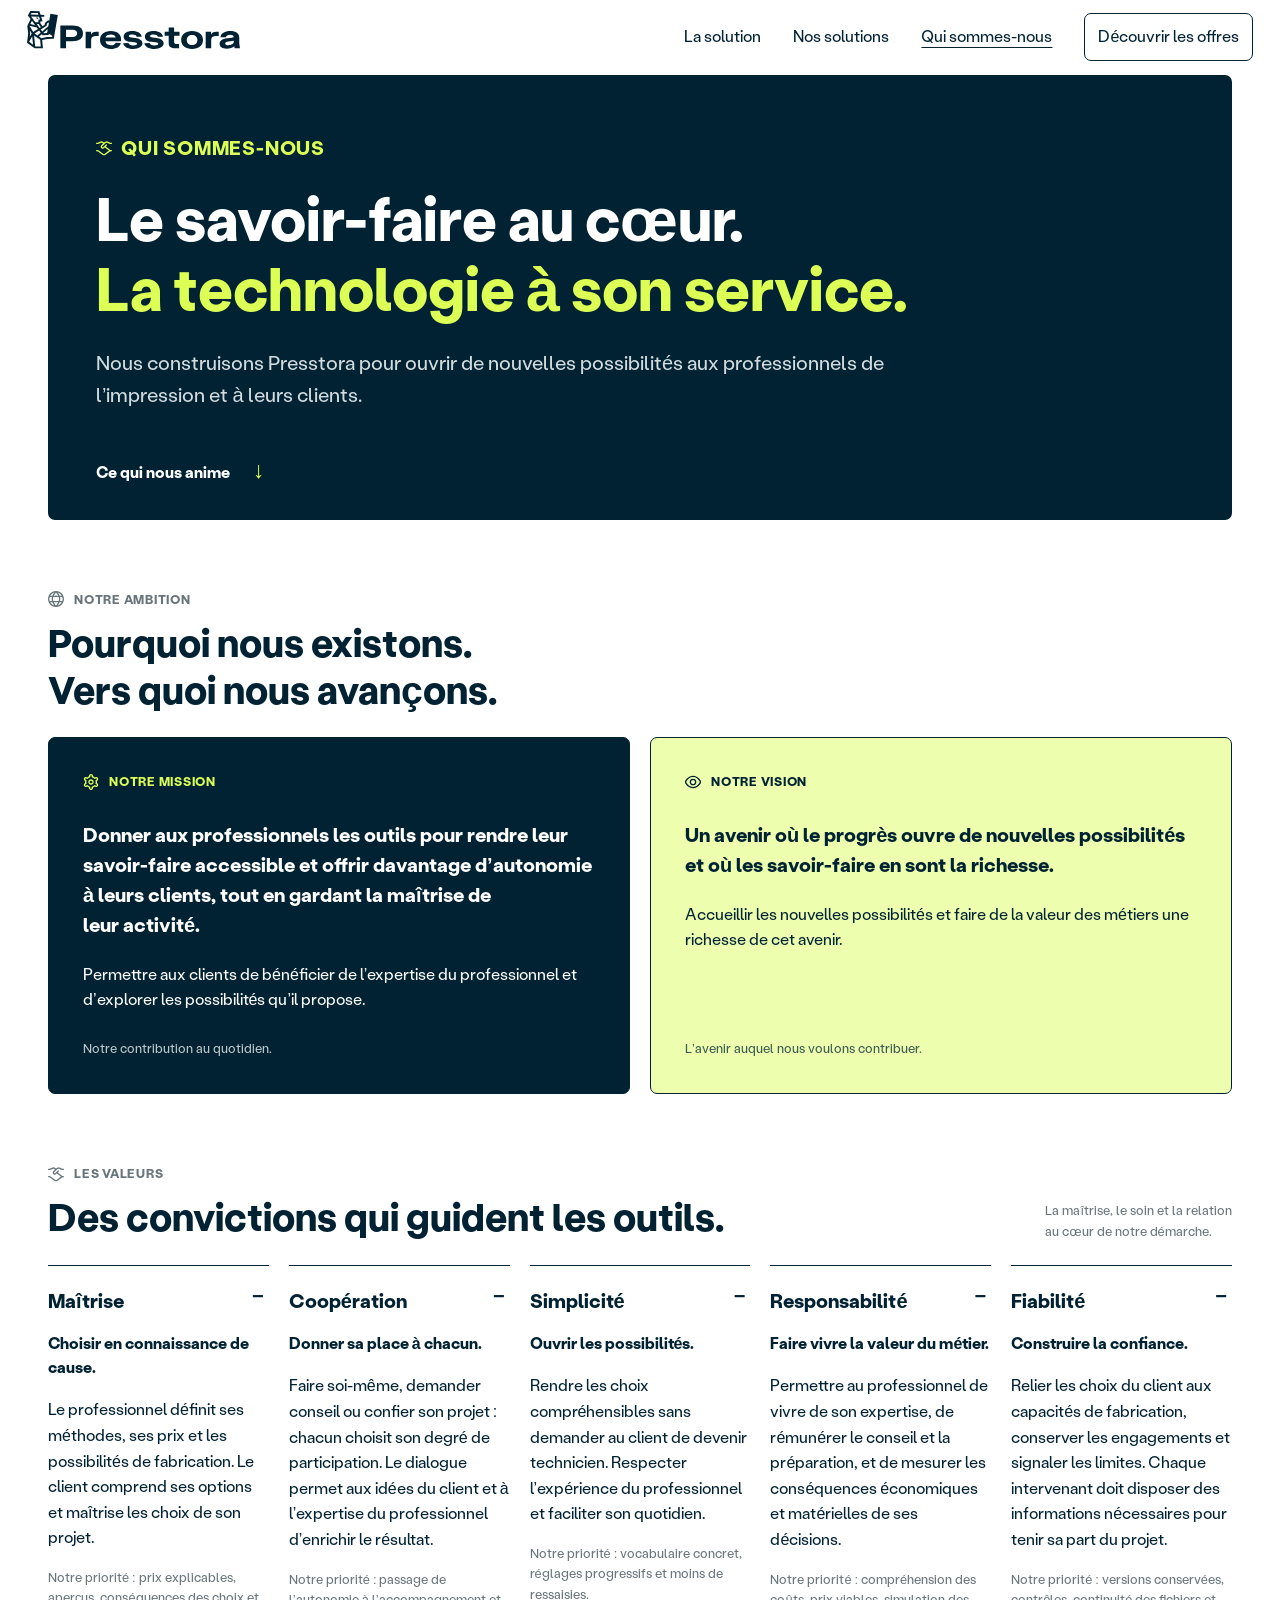
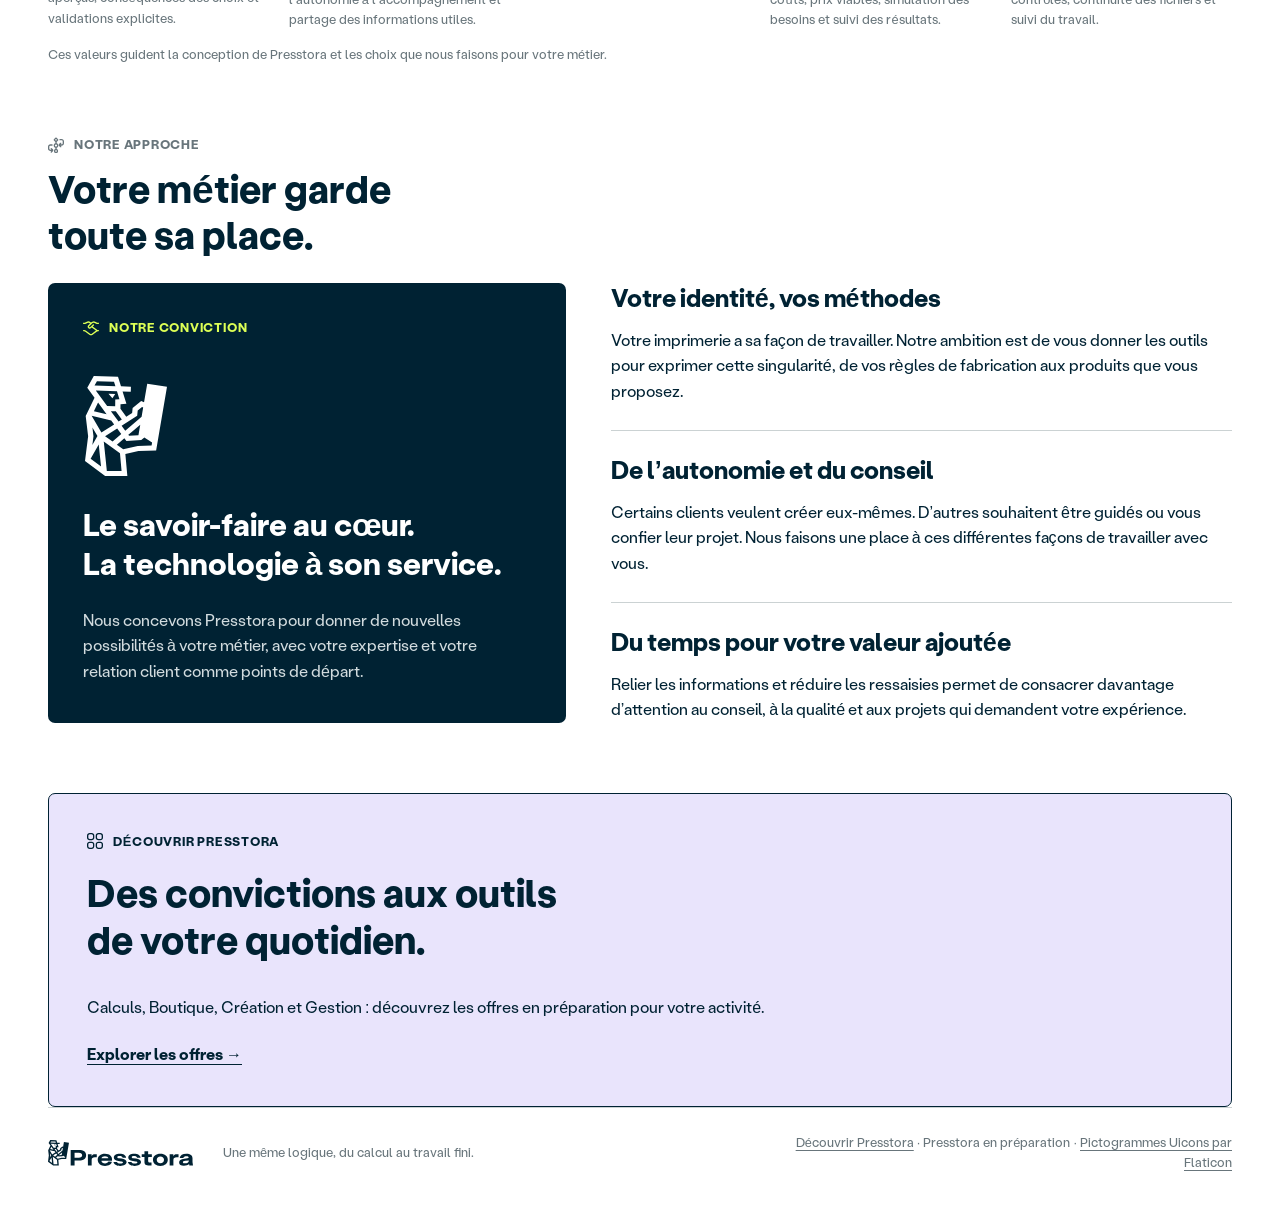
==== qui-sommes-nous.html @ 69cbced4 "Rename commercial section to Nos solutions" ====
<!doctype html>
<html lang="fr"><head><meta charset="utf-8"><meta name="robots" content="noindex,nofollow"><meta name="viewport" content="width=device-width,initial-scale=1"><title>Qui sommes-nous — Presstora</title><meta name="description" content="Découvrez la mission, la vision et les valeurs qui guident Presstora : le savoir-faire au cœur, la technologie à son service."><link rel="stylesheet" href="style.css?v=f0e8e62ffd"><link rel="stylesheet" href="typography.css?v=12c612d063"><link rel="stylesheet" href="header.css?v=f913245695"></head>
<body><header class="nav header-column-grid"><a href="index.html" aria-label="Presstora accueil"><img src="assets/logo.svg" alt="Presstora" width="166" height="30"></a><nav aria-label="Navigation principale"><a href="index.html#origine">La solution</a><a href="index.html#packages">Nos solutions</a><a class="about-link" href="qui-sommes-nous.html" aria-current="page">Qui sommes-nous</a><a class="nav-cta" href="index.html#packages">Découvrir les offres</a></nav></header><main><section class="hero brand-hero"><div class="eyebrow"><svg class="eyebrow-icon" width="16" height="16" viewBox="0 0 300 300" data-uicon="handshake" aria-hidden="true" focusable="false"><g transform="translate(0 300) scale(1 -1)" fill="currentColor" stroke="none"><path d="M288 113H279Q274 113 270 112L182 178L203 198Q207 202 207.0 207.0Q207 212 203.5 215.5Q200 219 194.5 219.5Q189 220 186 216L133 166Q129 162 123.5 162.5Q118 163 115.0 167.0Q112 171 112.5 176.0Q113 181 116 185L175 240Q184 248 195.5 249.5Q207 251 217 246L246 232Q260 225 274 225H287Q293 225 296.5 228.5Q300 232 300.0 237.5Q300 243 296.5 246.5Q293 250 287 250H274Q265 250 258 254L229 268Q211 277 191.5 274.0Q172 271 158 258L150 251L142 259Q124 275 99 275Q85 275 71 268L42 254Q35 250 26 250H13Q7 250 3.5 246.5Q0 243 0.0 237.5Q0 232 3.5 228.5Q7 225 13 225H26Q40 225 54 232L83 246Q92 251 104.0 249.5Q116 248 125 240L132 234L99 202Q89 192 87.5 178.0Q86 164 94 153Q99 146 107.5 142.0Q116 138 125 138Q140 138 151 148L163 160L243 101L165 43Q159 37 150.0 37.5Q141 38 134 43L58 100Q42 113 21 113H12Q7 113 3.5 109.0Q0 105 0.0 100.0Q0 95 3.5 91.5Q7 88 12 88H21Q33 88 43 80L119 23Q133 12 150.0 12.0Q167 12 181 23L257 80Q267 88 279 88H288Q293 88 296.5 91.5Q300 95 300.0 100.0Q300 105 296.5 109.0Q293 113 288 113Z"/></g></svg>QUI SOMMES-NOUS</div><h1>Le savoir-faire au cœur.<br><span>La technologie à son service.</span></h1><p>Nous construisons Presstora pour ouvrir de nouvelles possibilités aux professionnels de l’impression et à leurs clients.</p><div class="hero-foot"><a href="#cap">Ce qui nous anime <span aria-hidden="true">↓</span></a></div></section>

<!-- Emplacement réservé au parcours du fondateur. À rédiger avec Louis avant affichage public. -->
<section id="parcours" class="brand-section founder-story" hidden aria-label="Le parcours à l’origine de Presstora"></section>
<section id="cap" class="brand-section" aria-labelledby="cap-title"><div class="section-heading"><div><span class="eyebrow"><svg class="eyebrow-icon" width="16" height="16" viewBox="0 0 300 300" data-uicon="globe" aria-hidden="true" focusable="false"><g transform="translate(0 300) scale(1 -1)" fill="currentColor" stroke="none"><path d="M150 300Q109 300 74.5 280.0Q40 260 20.0 225.5Q0 191 0.0 150.0Q0 109 20.0 74.5Q40 40 74.5 20.0Q109 0 150.0 0.0Q191 0 225.5 20.0Q260 40 280.0 74.5Q300 109 300.0 150.0Q300 191 280.0 225.5Q260 260 225.5 280.0Q191 300 150 300ZM258 213H218Q204 244 183 271Q206 264 226.0 249.0Q246 234 258 213ZM206 150Q206 131 200 112H100Q94 131 94.0 150.0Q94 169 100 187H200Q206 169 206 150ZM110 88H190Q174 56 150 30Q126 56 110 88ZM110 213Q126 244 150 270Q174 244 190 213ZM118 271Q96 244 82 212H42Q54 234 74.0 249.0Q94 264 117 271ZM31 188H74Q69 169 69.0 150.0Q69 131 74 112H31Q19 150 31 188ZM42 88H82Q96 56 117 29Q94 36 74.0 51.0Q54 66 42 87ZM183 29Q204 56 218 88H258Q246 66 226.0 51.0Q206 36 183 29ZM269 113H226Q231 131 231.0 150.0Q231 169 226 188H269Q281 150 269 112Z"/></g></svg>NOTRE AMBITION</span><h2 id="cap-title">Pourquoi nous existons.<br>Vers quoi nous avançons.</h2></div></div>
<div class="purpose-grid"><article class="mission"><span class="eyebrow"><svg class="eyebrow-icon" width="16" height="16" viewBox="0 0 300 300" data-uicon="settings" aria-hidden="true" focusable="false"><g transform="translate(0 300) scale(1 -1)" fill="currentColor" stroke="none"><path d="M150 200Q129 200 114.5 185.5Q100 171 100.0 150.0Q100 129 114.5 114.5Q129 100 150.0 100.0Q171 100 185.5 114.5Q200 129 200.0 150.0Q200 171 185.5 185.5Q171 200 150 200ZM150 125Q140 125 132.5 132.5Q125 140 125.0 150.0Q125 160 132.5 167.5Q140 175 150.0 175.0Q160 175 167.5 167.5Q175 160 175.0 150.0Q175 140 167.5 132.5Q160 125 150 125ZM266 126 261 129Q264 150 261 171L266 174Q275 179 280.0 187.5Q285 196 285.0 206.0Q285 216 280.0 225.0Q275 234 266.0 239.0Q257 244 247.0 244.0Q237 244 229 239L223 236Q207 249 188 256V263Q188 278 177.0 289.0Q166 300 150.0 300.0Q134 300 123.0 289.0Q112 278 113 262V256Q93 249 77 236L71 239Q58 247 43.0 242.5Q28 238 20.0 225.0Q12 212 16.0 197.0Q20 182 34 174L39 171Q36 150 39 129L34 126Q20 118 16.0 103.0Q12 88 20.0 75.0Q28 62 43.0 57.5Q58 53 71 61L77 64Q93 51 112 44V38Q113 22 123.5 11.0Q134 0 150.0 0.0Q166 0 176.5 11.0Q187 22 188 37V44Q207 51 223 64L229 61Q242 53 257.0 57.5Q272 62 280.0 75.0Q288 88 284.0 103.0Q280 118 266 126ZM234 173Q241 150 234 127Q233 122 234.5 118.5Q236 115 240 112L254 105Q258 102 259.5 97.0Q261 92 258.5 87.5Q256 83 251.0 81.5Q246 80 241 83L228 91Q224 93 219.5 92.5Q215 92 212 89Q195 71 172 65Q168 64 165.0 60.5Q162 57 162 53V38Q162 32 158.5 28.5Q155 25 150.0 25.0Q145 25 141.0 28.5Q137 32 137 38V53Q137 57 134.5 60.5Q132 64 128 65Q105 71 88 89Q85 92 80.5 92.5Q76 93 72 91L59 83Q53 79 46.5 83.0Q40 87 40.0 94.0Q40 101 46 105L60 112Q64 115 65.5 118.5Q67 122 66 127Q59 150 66 173Q67 178 65.5 181.5Q64 185 60 188L46 195Q40 199 40.0 206.0Q40 213 46.5 217.0Q53 221 59 217L72 209Q76 207 80.5 207.5Q85 208 88 211Q105 229 128 235Q132 236 135.0 239.5Q138 243 138 247V263Q137 268 141.0 271.5Q145 275 150.0 275.0Q155 275 159.0 271.5Q163 268 163 263V247Q162 243 165.0 239.5Q168 236 172 235Q195 229 212 211Q215 208 219.5 207.5Q224 207 228 209L241 217Q247 221 253.5 217.0Q260 213 260.0 206.0Q260 199 254 195L240 188Q236 185 234.5 181.5Q233 178 234 173Z"/></g></svg>NOTRE MISSION</span><h3>Donner aux professionnels les outils pour rendre leur savoir-faire accessible et offrir davantage d’autonomie à leurs clients, tout en gardant la maîtrise de leur activité.</h3><p>Permettre aux clients de bénéficier de l’expertise du professionnel et d’explorer les possibilités qu’il propose.</p><span class="purpose-note">Notre contribution au quotidien.</span></article><article class="vision"><span class="eyebrow"><svg class="eyebrow-icon" width="16" height="16" viewBox="0 0 300 300" data-uicon="eye" aria-hidden="true" focusable="false"><g transform="translate(0 300) scale(1 -1)" fill="currentColor" stroke="none"><path d="M291 182Q271 215 242 236Q201 267 150.0 267.0Q99 267 58 236Q29 215 9 182Q0 167 0.0 150.0Q0 133 9 118Q29 85 58 64Q99 33 150.0 33.0Q201 33 242 64Q271 85 291 118Q300 133 300.0 150.0Q300 167 291 182ZM270 131Q252 103 228 84Q193 58 150.0 58.0Q107 58 72 84Q48 103 30 131Q25 140 25.0 150.0Q25 160 30 169Q48 197 72 216Q107 242 150.0 242.0Q193 242 228 216Q252 197 270 169Q275 160 275.0 150.0Q275 140 270 131ZM150 213Q133 212 118.5 204.0Q104 196 96.0 181.5Q88 167 88.0 150.0Q88 133 96.0 118.5Q104 104 118.5 96.0Q133 88 150.0 87.5Q167 87 181.5 95.5Q196 104 204.5 118.5Q213 133 212.5 150.0Q212 167 204.0 181.5Q196 196 181.5 204.0Q167 212 150 213ZM150 113Q134 113 123.5 123.5Q113 134 113.0 150.0Q113 166 123.5 177.0Q134 188 150.0 188.0Q166 188 177.0 177.0Q188 166 188.0 150.0Q188 134 177.0 123.0Q166 112 150 113Z"/></g></svg>NOTRE VISION</span><h3>Un avenir où le progrès ouvre de nouvelles possibilités et où les savoir-faire en sont la richesse.</h3><p>Accueillir les nouvelles possibilités et faire de la valeur des métiers une richesse de cet avenir.</p><span class="purpose-note">L’avenir auquel nous voulons contribuer.</span></article></div>
</section>
<section id="valeurs" class="brand-section" aria-labelledby="values-title"><div class="section-heading"><div><span class="eyebrow"><svg class="eyebrow-icon" width="16" height="16" viewBox="0 0 300 300" data-uicon="handshake" aria-hidden="true" focusable="false"><g transform="translate(0 300) scale(1 -1)" fill="currentColor" stroke="none"><path d="M288 113H279Q274 113 270 112L182 178L203 198Q207 202 207.0 207.0Q207 212 203.5 215.5Q200 219 194.5 219.5Q189 220 186 216L133 166Q129 162 123.5 162.5Q118 163 115.0 167.0Q112 171 112.5 176.0Q113 181 116 185L175 240Q184 248 195.5 249.5Q207 251 217 246L246 232Q260 225 274 225H287Q293 225 296.5 228.5Q300 232 300.0 237.5Q300 243 296.5 246.5Q293 250 287 250H274Q265 250 258 254L229 268Q211 277 191.5 274.0Q172 271 158 258L150 251L142 259Q124 275 99 275Q85 275 71 268L42 254Q35 250 26 250H13Q7 250 3.5 246.5Q0 243 0.0 237.5Q0 232 3.5 228.5Q7 225 13 225H26Q40 225 54 232L83 246Q92 251 104.0 249.5Q116 248 125 240L132 234L99 202Q89 192 87.5 178.0Q86 164 94 153Q99 146 107.5 142.0Q116 138 125 138Q140 138 151 148L163 160L243 101L165 43Q159 37 150.0 37.5Q141 38 134 43L58 100Q42 113 21 113H12Q7 113 3.5 109.0Q0 105 0.0 100.0Q0 95 3.5 91.5Q7 88 12 88H21Q33 88 43 80L119 23Q133 12 150.0 12.0Q167 12 181 23L257 80Q267 88 279 88H288Q293 88 296.5 91.5Q300 95 300.0 100.0Q300 105 296.5 109.0Q293 113 288 113Z"/></g></svg>LES VALEURS</span><h2 id="values-title">Des convictions qui guident les outils.</h2></div><p>La maîtrise, le soin et la relation<br>au cœur de notre démarche.</p></div>
<div class="values-grid">
<details open><summary>Maîtrise</summary><p>Choisir en connaissance de cause.</p><div>Le professionnel définit ses méthodes, ses prix et les possibilités de fabrication. Le client comprend ses options et maîtrise les choix de son projet.<span>Notre priorité : prix explicables, aperçus, conséquences des choix et validations explicites.</span></div></details>
<details open><summary>Coopération</summary><p>Donner sa place à chacun.</p><div>Faire soi-même, demander conseil ou confier son projet : chacun choisit son degré de participation. Le dialogue permet aux idées du client et à l’expertise du professionnel d’enrichir le résultat.<span>Notre priorité : passage de l’autonomie à l’accompagnement et partage des informations utiles.</span></div></details>
<details open><summary>Simplicité</summary><p>Ouvrir les possibilités.</p><div>Rendre les choix compréhensibles sans demander au client de devenir technicien. Respecter l’expérience du professionnel et faciliter son quotidien.<span>Notre priorité : vocabulaire concret, réglages progressifs et moins de ressaisies.</span></div></details>
<details open><summary>Responsabilité</summary><p>Faire vivre la valeur du métier.</p><div>Permettre au professionnel de vivre de son expertise, de rémunérer le conseil et la préparation, et de mesurer les conséquences économiques et matérielles de ses décisions.<span>Notre priorité : compréhension des coûts, prix viables, simulation des besoins et suivi des résultats.</span></div></details>
<details open><summary>Fiabilité</summary><p>Construire la confiance.</p><div>Relier les choix du client aux capacités de fabrication, conserver les engagements et signaler les limites. Chaque intervenant doit disposer des informations nécessaires pour tenir sa part du projet.<span>Notre priorité : versions conservées, contrôles, continuité des fichiers et suivi du travail.</span></div></details>
</div><p class="caption">Ces valeurs guident la conception de Presstora et les choix que nous faisons pour votre métier.</p></section>
<section id="identite" class="brand-section" aria-labelledby="identity-title"><div class="section-heading"><div><span class="eyebrow"><svg class="eyebrow-icon" width="16" height="16" viewBox="0 0 300 300" data-uicon="workflow" aria-hidden="true" focusable="false"><g transform="translate(0 300) scale(1 -1)" fill="currentColor" stroke="none"><path d="M189 234Q194 239 194.0 247.0Q194 255 189 260L163 286Q158 291 150.0 291.0Q142 291 137 286L111 260Q106 255 106.0 247.0Q106 239 111 234L138 207V183Q124 178 115.0 166.5Q106 155 106.0 140.5Q106 126 115.0 114.5Q124 103 138 99V75Q127 75 120.0 67.5Q113 60 113 50V25Q113 15 120.0 7.5Q127 0 138 0H163Q173 0 180.5 7.5Q188 15 188 25V50Q188 60 180.5 67.5Q173 75 163 75V99Q176 103 185.0 114.5Q194 126 194.0 140.5Q194 155 185.0 166.5Q176 178 163 183V207ZM163 25H138V50H163ZM133 247 150 264 167 247 150 230ZM169 141Q169 133 163.5 127.5Q158 122 150.0 122.0Q142 122 136.5 127.5Q131 133 131.0 140.5Q131 148 136.5 153.5Q142 159 150.0 159.0Q158 159 163.5 153.5Q169 148 169 141ZM300 219V181Q300 163 287.0 150.5Q274 138 256 138H238L247 128Q251 124 251.0 119.0Q251 114 247.5 110.0Q244 106 238.5 106.0Q233 106 230 110L207 132Q200 140 200.0 150.0Q200 160 207 168L230 190Q233 194 238.5 194.0Q244 194 247.5 190.0Q251 186 251.0 181.0Q251 176 247 172L238 163H256Q264 163 269.5 168.0Q275 173 275 181V219Q275 227 269.5 232.5Q264 238 256 237H225Q220 237 216.5 241.0Q213 245 213.0 250.0Q213 255 216.5 259.0Q220 263 225 263H256Q274 263 287.0 250.0Q300 237 300 219ZM93 68Q100 60 100.0 50.0Q100 40 93 32L70 10Q67 6 61.5 6.0Q56 6 52.5 10.0Q49 14 49.0 19.0Q49 24 53 28L63 38H44Q26 38 13.0 50.5Q0 63 0 81V119Q0 137 13.0 150.0Q26 163 44 163H75Q80 163 84.0 159.0Q88 155 88.0 150.0Q88 145 84.0 141.5Q80 138 75 138H44Q36 138 30.5 132.5Q25 127 25 119V81Q25 73 30.5 68.0Q36 63 44 63H63L53 72Q49 76 49.0 81.0Q49 86 52.5 90.0Q56 94 61.5 94.0Q67 94 70 90Z"/></g></svg>NOTRE APPROCHE</span><h2 id="identity-title">Votre métier garde<br>toute sa place.</h2></div></div>
<div class="identity-grid"><article class="brand-signature"><span class="eyebrow"><svg class="eyebrow-icon" width="16" height="16" viewBox="0 0 300 300" data-uicon="handshake" aria-hidden="true" focusable="false"><g transform="translate(0 300) scale(1 -1)" fill="currentColor" stroke="none"><path d="M288 113H279Q274 113 270 112L182 178L203 198Q207 202 207.0 207.0Q207 212 203.5 215.5Q200 219 194.5 219.5Q189 220 186 216L133 166Q129 162 123.5 162.5Q118 163 115.0 167.0Q112 171 112.5 176.0Q113 181 116 185L175 240Q184 248 195.5 249.5Q207 251 217 246L246 232Q260 225 274 225H287Q293 225 296.5 228.5Q300 232 300.0 237.5Q300 243 296.5 246.5Q293 250 287 250H274Q265 250 258 254L229 268Q211 277 191.5 274.0Q172 271 158 258L150 251L142 259Q124 275 99 275Q85 275 71 268L42 254Q35 250 26 250H13Q7 250 3.5 246.5Q0 243 0.0 237.5Q0 232 3.5 228.5Q7 225 13 225H26Q40 225 54 232L83 246Q92 251 104.0 249.5Q116 248 125 240L132 234L99 202Q89 192 87.5 178.0Q86 164 94 153Q99 146 107.5 142.0Q116 138 125 138Q140 138 151 148L163 160L243 101L165 43Q159 37 150.0 37.5Q141 38 134 43L58 100Q42 113 21 113H12Q7 113 3.5 109.0Q0 105 0.0 100.0Q0 95 3.5 91.5Q7 88 12 88H21Q33 88 43 80L119 23Q133 12 150.0 12.0Q167 12 181 23L257 80Q267 88 279 88H288Q293 88 296.5 91.5Q300 95 300.0 100.0Q300 105 296.5 109.0Q293 113 288 113Z"/></g></svg>NOTRE CONVICTION</span><img src="assets/monogram.svg" width="86" height="100" alt="Symbole de l’artisan imprimeur Presstora"><h3>Le savoir-faire au cœur.<br>La technologie à son service.</h3><p>Nous concevons Presstora pour donner de nouvelles possibilités à votre métier, avec votre expertise et votre relation client comme points de départ.</p></article><div class="identity-notes"><article><h3>Votre identité, vos méthodes</h3><p>Votre imprimerie a sa façon de travailler. Notre ambition est de vous donner les outils pour exprimer cette singularité, de vos règles de fabrication aux produits que vous proposez.</p></article><article><h3>De l’autonomie et du conseil</h3><p>Certains clients veulent créer eux-mêmes. D’autres souhaitent être guidés ou vous confier leur projet. Nous faisons une place à ces différentes façons de travailler avec vous.</p></article><article><h3>Du temps pour votre valeur ajoutée</h3><p>Relier les informations et réduire les ressaisies permet de consacrer davantage d’attention au conseil, à la qualité et aux projets qui demandent votre expérience.</p></article></div></div>
</section><section class="offer-bridge"><span class="eyebrow"><svg class="eyebrow-icon" width="16" height="16" viewBox="0 0 300 300" data-uicon="apps" aria-hidden="true" focusable="false"><g transform="translate(0 300) scale(1 -1)" fill="currentColor" stroke="none"><path d="M88 300H50Q29 300 14.5 285.5Q0 271 0 250V213Q0 192 14.5 177.5Q29 163 50 163H88Q108 163 123.0 177.5Q138 192 137 212V250Q138 271 123.0 285.5Q108 300 88 300ZM113 213Q113 202 105.5 195.0Q98 188 87 188H50Q40 188 32.5 195.0Q25 202 25 213V250Q25 260 32.5 267.5Q40 275 50 275H88Q98 275 105.5 267.5Q113 260 113 250ZM250 300H213Q192 300 177.5 285.5Q163 271 163 250V213Q163 192 177.5 177.5Q192 163 213 163H250Q271 163 285.5 177.5Q300 192 300 212V250Q300 271 285.5 285.5Q271 300 250 300ZM275 213Q275 202 267.5 194.5Q260 187 250 188H213Q202 188 195.0 195.0Q188 202 188 213V250Q188 260 195.0 267.5Q202 275 213 275H250Q260 275 267.5 267.5Q275 260 275 250ZM88 138H50Q29 137 14.5 122.5Q0 108 0 88V50Q0 29 14.5 14.5Q29 0 50 0H88Q108 0 122.5 14.5Q137 29 137 50V88Q138 108 123.0 123.0Q108 138 88 137ZM113 50Q113 40 105.5 32.5Q98 25 87 25H50Q40 25 32.5 32.5Q25 40 25 50V88Q25 98 32.5 105.5Q40 113 50 113H88Q98 113 105.5 105.5Q113 98 113 88ZM250 138H213Q192 138 177.5 123.0Q163 108 163 88V50Q163 29 177.5 14.5Q192 0 213 0H250Q271 0 285.5 14.5Q300 29 300 50V88Q300 108 285.5 123.0Q271 138 250 137ZM275 50Q275 40 267.5 32.5Q260 25 250 25H213Q202 25 195.0 32.5Q188 40 188 50V88Q188 98 195.0 105.5Q202 113 213 113H250Q260 113 267.5 105.5Q275 98 275 88Z"/></g></svg>DÉCOUVRIR PRESSTORA</span><h2>Des convictions aux outils<br>de votre quotidien.</h2><p>Calculs, Boutique, Création et Gestion : découvrez les offres en préparation pour votre activité.</p><p class="about-cta"><a href="index.html#packages">Explorer les offres <span aria-hidden="true">→</span></a></p></section></main><footer><img src="assets/logo.svg" alt="Presstora" width="145" height="26"><p>Une même logique, du calcul au travail fini.</p><span><a href="index.html">Découvrir Presstora</a> · Presstora en préparation · <a href="https://www.flaticon.com/uicons/interface-icons">Pictogrammes Uicons par Flaticon</a></span></footer></body></html>
---- style.css ----
@font-face{font-family:Stabil;src:url(assets/regular.otf) format("opentype");font-weight:400;font-style:normal;font-display:swap}@font-face{font-family:Stabil;src:url(assets/bold.otf) format("opentype");font-weight:700;font-style:normal;font-display:swap}

:root{--navy:#002233;--ink:#10232c;--lime:#ddff55;--violet:#b2a1ff;--soft:#f4f5f3;--muted:#68757b;--line:#cbd2d3;--radius:7px}*{box-sizing:border-box}html{scroll-behavior:smooth;scroll-padding-top:24px}body{margin:0;background:#fff;color:var(--navy);font:15px/1.5 Stabil,"Helvetica Neue",Arial,sans-serif}button,input{font:inherit}button,a,input,summary{-webkit-tap-highlight-color:transparent}a{color:inherit}button{cursor:pointer}button:focus-visible,a:focus-visible,summary:focus-visible,input:focus-visible{outline:3px solid #795dcc;outline-offset:4px}button:disabled{cursor:default}h1,h2,h3,p{margin:0}h1,h2,h3{line-height:1.22;letter-spacing:0}h1{line-height:1.16}button{color:var(--navy)}.nav{max-width:1600px;margin:auto;padding:27px 48px;display:flex;align-items:center;justify-content:space-between;gap:30px}.nav img,footer img{display:block}nav{display:flex;gap:32px;align-items:center}nav a{text-decoration:none;font-size:13px}.nav-cta{border:1px solid var(--navy);border-radius:var(--radius);padding:9px 13px;background:white}.nav-cta span{background:var(--lime);border-radius:3px;margin-left:9px;padding:2px 6px}main{max-width:1600px;margin:auto;padding:0 48px}.hero{padding:58px 48px 32px;background:var(--navy);color:white;border-radius:var(--radius);position:relative}.eyebrow{font-size:10px;font-weight:700;letter-spacing:.12em;display:block}.hero .eyebrow{color:var(--lime);display:flex;align-items:center;gap:9px}.hero .eyebrow span{width:6px;height:6px;background:var(--lime);border-radius:50%}h1{font-size:clamp(42px,4.5vw,70px);margin:22px 0;max-width:1050px;font-weight:700}h1 span{color:var(--lime)}.hero>p{color:#d2dcdf;font-size:17px;line-height:1.6}.hero-foot{margin-top:42px;display:flex;align-items:center;justify-content:space-between;gap:20px}.hero-foot>a{font-weight:700;text-decoration:none}.hero-foot>a span{display:inline-block;margin-left:20px;color:var(--lime);font-size:23px}.draft{font-size:11px;color:#b9c6cb}section{scroll-margin-top:25px}#packages{margin-top:55px}.section-heading{display:flex;align-items:flex-end;justify-content:space-between;gap:24px;margin-bottom:23px}.section-heading .eyebrow,.selection .eyebrow,.questions .eyebrow{color:var(--muted);margin-bottom:12px}h2{font-size:29px}.section-heading>p{font-size:12px;color:var(--muted);max-width:300px}.packages{display:grid;grid-template-columns:repeat(4,minmax(0,1fr));gap:20px}.package{background:white;border:1.5px solid var(--navy);border-radius:var(--radius);min-width:0;display:flex;flex-direction:column;overflow:hidden}.package-top{padding:23px 22px 22px;min-height:290px;display:flex;flex-direction:column;border-radius:var(--radius)}.package.basic .package-top{background:#edffaf}.package.edition .package-top{background:#f0ecff}.package .kicker{display:flex;align-items:center;justify-content:space-between;gap:8px;min-height:24px;margin-bottom:21px}.package-number{font-size:11px;color:#53666e}.tag{display:inline-flex;align-items:center;font-size:10px;line-height:1.25;border:1px solid #b5bdbf;border-radius:4px;padding:4px 6px;background:#fff8}.package h3{font-size:28px;margin-bottom:14px}.package .intro{font-size:13px;line-height:1.5;min-height:60px;margin-bottom:22px;color:#4d6069}.package .toggle{margin-top:auto;border:1px solid var(--navy);border-radius:5px;width:100%;padding:11px 8px;font-weight:700;background:white;font-size:13px}.package .toggle[aria-pressed=true]{background:var(--navy);color:white}.toggle:hover:not(:disabled){background:var(--lime)}.toggle[aria-pressed=true]:hover:not(:disabled){background:#153d4c}.package-body{padding:22px;flex:1;display:flex;flex-direction:column;border-top:1.5px solid var(--navy);border-radius:var(--radius)}.mini-title{font-size:10px;letter-spacing:.09em;font-weight:700;margin-bottom:15px;color:#4f636d}.features{padding:0;margin:0;list-style:none;min-height:180px}.features li{position:relative;padding-left:20px;font-size:13px;line-height:1.45;margin-bottom:12px}.features li:before{content:'✓';position:absolute;left:0;font-weight:700}.features .included{display:inline-block;background:#edffaf;border-radius:3px;font-size:9px;padding:2px 5px;font-weight:700;margin-left:4px;white-space:nowrap}.addons{border-top:1px solid var(--line);padding-top:20px;margin-top:16px;flex:1}.option{display:flex;gap:9px;align-items:flex-start;margin-bottom:14px;cursor:pointer;font-size:12px;line-height:1.4}.option input{accent-color:var(--navy);width:16px;height:16px;margin:1px 0 0;flex:none}.option small{display:block;color:var(--muted);font-size:10px;margin-top:3px}.option input:disabled+span{color:var(--muted)}.option .included{color:var(--navy);background:#edffaf;padding:1px 4px;border-radius:3px}.package-note{font-size:10px;line-height:1.45;color:var(--muted);padding-top:10px}.caption{font-size:11px;color:var(--muted);margin:14px 0 0}.selection{margin:42px 0 65px;border:1.5px solid var(--navy);border-radius:var(--radius);background:white;padding:28px 30px}.selection-header{display:flex;align-items:center;justify-content:space-between;gap:20px;margin-bottom:27px}.text-button{border:0;background:none;text-decoration:underline;text-underline-offset:4px;font-size:12px}.selection-content{display:grid;grid-template-columns:1fr 310px;gap:35px}.chips{display:flex;gap:8px;flex-wrap:wrap}.chip{font-size:13px;border:1px solid var(--navy);padding:8px 12px;border-radius:4px;background:var(--soft);font-weight:700}.chip:first-child{background:var(--lime)}.dependency{font-size:12px;color:var(--muted);margin:17px 0}.option-summary{font-size:12px;margin:8px 0}.option-summary b{margin-right:5px}.selection-action{border-left:1px solid var(--line);padding-left:30px}.selection-action>span{font-size:11px;color:var(--muted)}.selection-action strong{display:block;font-size:25px;margin-top:3px}.selection-action p{font-size:12px;color:var(--muted);margin:7px 0 15px}.primary{display:flex;justify-content:space-between;gap:15px;width:100%;background:var(--lime);border:1px solid var(--navy);border-radius:5px;padding:12px 14px;font-weight:700;font-size:12px}.primary:disabled{opacity:.45}.selection-action small{font-size:10px;color:var(--muted);display:block;margin-top:8px}#feedback{font-size:12px;margin-top:12px}#feedback:empty{display:none}.explain-grid{display:grid;grid-template-columns:repeat(3,1fr);border-top:1.5px solid var(--navy);border-bottom:1.5px solid var(--navy);padding:27px 0;gap:0}.explain-grid article{padding:0 28px}.explain-grid article:first-child{padding-left:0}.explain-grid article+article{border-left:1px solid var(--line)}.step{font-size:11px;color:var(--muted)}.explain-grid h3{font-size:21px;margin:17px 0 14px}.explain-grid p{font-size:13px;line-height:1.6}.note{font-size:11px;color:var(--muted);display:block;margin-top:18px}.questions{display:grid;grid-template-columns:1fr 1.5fr;gap:60px;margin:65px 0 75px}.questions h2{font-size:32px}.faq details{border-bottom:1px solid var(--line)}summary{list-style:none;cursor:pointer;padding:18px 30px 18px 0;font-size:14px;font-weight:700;position:relative}summary::-webkit-details-marker{display:none}summary:after{content:'+';position:absolute;right:5px;font-size:20px;top:12px}details[open] summary:after{content:'−'}.faq p{font-size:13px;line-height:1.6;color:#50616a;padding:0 25px 20px 0}footer{max-width:1504px;padding:25px 0 35px;margin:0 auto;display:flex;align-items:center;gap:30px;border-top:1px solid var(--line)}footer p{font-size:12px;color:var(--muted)}footer>span{margin-left:auto;font-size:10px;color:var(--muted)}
@media(min-width:1601px){footer{max-width:1504px}}@media(max-width:1600px){footer{margin-left:48px;margin-right:48px}}@media(max-width:1150px){.packages{grid-template-columns:repeat(2,minmax(0,1fr))}.package-top{min-height:260px}.features{min-height:175px}}@media(max-width:700px){.nav{padding:20px}.nav img{width:135px;height:auto}nav{gap:10px}.nav nav>a:not(.nav-cta){display:none}main{padding:0 20px}.hero{padding:32px 24px 25px}h1{font-size:40px}.hero>p{font-size:14px}.hero-foot{display:block;margin-top:28px}.draft{display:block;margin-top:18px;font-size:10px}.hero-foot>a{font-size:13px}.section-heading{display:block}.section-heading>p{margin-top:15px}h2{font-size:25px}.packages{grid-template-columns:1fr}.package-top{min-height:0}.package .intro{min-height:0}.features{min-height:0}.selection{padding:23px 20px}.selection-header{align-items:flex-start}.selection h2{font-size:23px}.selection-content{grid-template-columns:1fr;gap:20px}.selection-action{border-left:0;border-top:1px solid var(--line);padding:20px 0 0}.explain-grid{grid-template-columns:1fr;padding:0}.explain-grid article,.explain-grid article:first-child{padding:23px 0}.explain-grid article+article{border-left:0;border-top:1px solid var(--line)}.questions{grid-template-columns:1fr;gap:20px;margin:45px 0}footer{margin:0 20px;flex-wrap:wrap;gap:15px}footer>span{margin-left:0}footer p{width:100%}}@media(prefers-reduced-motion:reduce){html{scroll-behavior:auto}}
/* Présentation du positionnement, prolongement de la maquette commerciale. */
.chapter-nav{position:sticky;top:0;z-index:5;display:flex;gap:5px;justify-content:space-between;background:var(--soft);border-bottom:1px solid var(--line);padding:14px 0;margin-bottom:0;overflow-x:auto}.chapter-nav a{font-size:12px;padding:9px 12px;border-radius:5px;text-decoration:none;white-space:nowrap}.chapter-nav a:hover,.chapter-nav a[aria-current]{background:var(--navy);color:white}.brand-section,#packages,#selection,#comprendre{scroll-margin-top:90px}.brand-section{margin:70px 0}.brand-section h2{font-size:clamp(28px,2.7vw,42px)}.brand-hero h1{font-size:clamp(39px,4.3vw,65px)}.evolution{display:grid;grid-template-columns:1fr 1fr;border:1.5px solid var(--navy);border-radius:7px;background:white;overflow:hidden}.evolution article{padding:34px}.evolution article+article{border-left:1.5px solid var(--navy);background:#f0f3ef}.period{font-size:10px;letter-spacing:.07em;color:var(--muted);font-weight:700}.evolution h3{font-size:27px;margin:23px 0 18px}.evolution p{max-width:510px;font-size:15px;line-height:1.65}.evolution blockquote{margin:28px 0 0;font-size:19px;color:var(--muted)}.heritage{border-top:1px solid var(--line);padding-top:20px;margin-top:24px;font-size:11px;color:var(--muted)}.heritage b{display:block;font-size:15px;color:var(--navy);margin-top:5px}.purpose-grid{display:grid;grid-template-columns:1fr 1fr;gap:20px}.purpose-grid article{border:1.5px solid var(--navy);border-radius:7px;padding:34px;display:flex;flex-direction:column}.purpose-grid .mission{background:var(--navy);color:white}.purpose-grid .mission .eyebrow{color:var(--lime)}.purpose-grid .vision{background:#edffaf}.purpose-grid h3{font-size:32px;line-height:1.25;margin:28px 0 22px;max-width:550px}.purpose-grid p{font-size:17px;line-height:1.6;margin-bottom:26px}.purpose-note{font-size:11px;margin-top:auto;opacity:.75}.positioning{display:grid;grid-template-columns:1.3fr 1fr;gap:65px;border-top:1.5px solid var(--navy);border-bottom:1.5px solid var(--navy);padding:40px 0}.positioning .eyebrow{color:var(--muted);margin-bottom:18px}.positioning p{font-size:15px;line-height:1.65;max-width:680px}.positioning .position-lead{font-size:21px;line-height:1.5;margin:23px 0 15px}.positioning dl{margin:0}.positioning dl div+div{border-top:1px solid var(--line);padding-top:20px;margin-top:20px}.positioning dt{font-weight:700;font-size:13px;margin-bottom:8px}.positioning dd{margin:0;font-size:14px;line-height:1.6;color:#50616a}.values-grid{display:grid;grid-template-columns:repeat(5,minmax(0,1fr));gap:20px}.values-grid details{border-top:1.5px solid var(--navy)}.values-grid summary{font-size:21px;letter-spacing:0;line-height:1.3;padding-top:22px}.values-grid summary:after{top:17px}.values-grid p{font-weight:700;font-size:12px;margin:0 0 17px}.values-grid details:not([open]) p{display:none}.values-grid details>div{font-size:13px;line-height:1.65}.values-grid details>div span{display:block;margin-top:17px;font-size:11px;color:var(--muted)}.identity-grid{display:grid;grid-template-columns:1fr 1.2fr;gap:45px}.brand-signature{background:var(--navy);color:white;border-radius:7px;padding:35px;position:relative;overflow:hidden;display:flex;flex-direction:column;align-items:flex-start}.brand-signature .eyebrow{color:var(--lime)}.brand-signature img{filter:brightness(0) invert(1);object-fit:contain;margin:38px 0 30px}.brand-signature h3{font-size:40px;line-height:1.22;margin-bottom:24px}.brand-signature p{font-size:14px;color:#d2dcdf;max-width:420px;line-height:1.7}.identity-notes article+article{margin-top:26px;padding-top:24px;border-top:1px solid var(--line)}.identity-notes h3{font-size:21px;margin-bottom:13px}.identity-notes p{font-size:14px;line-height:1.65}.voice-example{margin-top:17px;padding-left:15px;border-left:3px solid var(--navy);font-size:14px}.voice-example span{display:block;font-size:10px;color:var(--muted);margin-bottom:5px}.swatches{display:flex;gap:23px;margin:17px 0}.swatches span{display:flex;gap:7px;align-items:center;font-size:11px}.swatches i{width:22px;height:22px;border:1px solid var(--navy);border-radius:4px}.swatches .midnight{background:var(--navy)}.swatches .lime{background:var(--lime)}.swatches .purple{background:var(--violet)}.horizons{display:grid;grid-template-columns:1fr 1fr;gap:55px}.horizons .eyebrow{color:var(--muted);margin-bottom:16px}.horizons p{font-size:14px;line-height:1.7;margin-bottom:15px}.horizons details{border-top:1px solid var(--line);margin-top:22px}.horizons ul{padding-left:20px;font-size:13px;line-height:1.8}.offer-bridge{padding:38px;background:#e9e4fc;border:1.5px solid var(--navy);border-radius:7px;margin-top:70px}.offer-bridge h2{font-size:36px;margin:20px 0 30px}.offer-bridge>div{display:grid;grid-template-columns:repeat(4,1fr);gap:22px}.offer-bridge p{font-size:13px;line-height:1.5}.offer-bridge b{display:block;font-size:17px;margin-bottom:8px}footer{flex-wrap:wrap}footer>span{max-width:460px;text-align:right}footer a{text-underline-offset:3px}
@media(max-width:1150px){.values-grid{grid-template-columns:repeat(3,minmax(0,1fr))}.identity-grid{gap:28px}.purpose-grid h3{font-size:28px}.brand-signature h3{font-size:33px}}
@media(max-width:700px){.chapter-nav{gap:4px;margin-left:-20px;margin-right:-20px;padding:10px 20px;justify-content:flex-start}.chapter-nav a{font-size:11px;padding:9px}.brand-section{margin:45px 0}.evolution,.purpose-grid,.positioning,.identity-grid,.horizons{grid-template-columns:1fr;gap:22px}.evolution{gap:0}.evolution article{padding:25px}.evolution article+article{border-left:0;border-top:1.5px solid var(--navy)}.evolution h3{font-size:25px}.evolution p{font-size:14px}.purpose-grid article{padding:25px}.purpose-grid p{font-size:15px}.positioning{padding:30px 0;gap:30px}.positioning .position-lead{font-size:19px}.values-grid{grid-template-columns:1fr;gap:12px}.values-grid summary{font-size:23px}.values-grid details>div{font-size:14px}.brand-signature{padding:25px}.brand-signature h3{font-size:35px}.swatches{gap:15px}.offer-bridge{padding:25px;margin-top:45px}.offer-bridge h2{font-size:28px}.offer-bridge>div{grid-template-columns:1fr 1fr;gap:20px}footer>span{text-align:left}.brand-hero h1{font-size:37px}}

/* Attentes complémentaires du client et du professionnel. */
.expectations{margin-top:28px}.expectations ul{padding-left:20px;margin-bottom:0}.expectations li{margin:12px 0;line-height:1.6}.relationship{max-width:960px;line-height:1.75;margin:26px 0 0}

/* Fond de page blanc, y compris la navigation fixe. */
.chapter-nav{background:#fff}

/* Navigation entre la page commerciale et la présentation du projet. */
.nav a[aria-current="page"]{text-decoration:underline;text-underline-offset:5px}.about-cta{margin-top:22px;font-weight:700}.about-cta a{text-underline-offset:4px}
@media(max-width:700px){.nav{flex-wrap:wrap;gap:18px}.nav nav{width:100%;justify-content:space-between;gap:12px}.nav nav>a.about-link{display:inline-block}.nav .nav-cta{margin-left:auto}}
---- typography.css ----
/* Échelle web : base 16 px, tierce majeure (ratio 1,25).
   Les petits écrans utilisent les mêmes niveaux avec des rôles adaptés. */
:root{
 --type-micro:10.24px;
 --type-small:12.8px;
 --type-base:16px;
 --type-1:20px;
 --type-2:25px;
 --type-3:31.25px;
 --type-4:39.0625px;
 --type-5:48.828125px;
 --type-6:61.03515625px;
 --type-hero:var(--type-6);
 --type-section:var(--type-4);
 --type-card:var(--type-2);
 --type-hero-label:var(--type-1);
}
body{font-size:var(--type-base);line-height:1.6}
h1,h2,h3{letter-spacing:0;text-wrap:balance}
h1,.brand-hero h1{font-size:var(--type-hero);line-height:1.15;max-width:1200px}
h2,.brand-section h2,.questions h2,.selection h2,.offer-bridge h2{font-size:var(--type-section);line-height:1.2}
h3,.package h3,.evolution h3,.explain-grid h3,.identity-notes h3{font-size:var(--type-card);line-height:1.25}
.brand-signature h3{font-size:var(--type-3);line-height:1.25}
.purpose-grid h3{font-size:var(--type-1);line-height:1.5;text-wrap:pretty}
.eyebrow,.period,.mini-title{font-size:var(--type-small);line-height:1.5;letter-spacing:.06em}
.hero .eyebrow{font-size:var(--type-hero-label);letter-spacing:.04em;align-items:baseline}
.hero .eyebrow span{flex:none;align-self:center}
.hero>p,.position-lead,.positioning .position-lead{font-size:var(--type-1);line-height:1.6;max-width:65ch}
.hero>p br{display:none}
nav a,.hero-foot>a,.package .toggle,.text-button,.primary,.chip{font-size:var(--type-base);line-height:1.5}
.evolution p,.purpose-grid p,.positioning p,.positioning dd,.values-grid details>div,.identity-notes p,.brand-signature p,.horizons p,.explain-grid p,.faq p,.offer-bridge p,.package .intro,.features li,.option,.dependency,.option-summary,.selection-action p,#feedback,.heritage b{font-size:var(--type-base);line-height:1.6}
.values-grid summary,.offer-bridge b{font-size:var(--type-1);line-height:1.3}
.values-grid p{font-size:var(--type-base);line-height:1.5}
.draft,.section-heading>p,.tag,.features .included,.option small,.package-note,.caption,.selection-action>span,.selection-action small,.step,.note,.purpose-note,.heritage,.values-grid details>div span,footer p,footer>span{font-size:var(--type-small);line-height:1.6}
.features .included{white-space:normal}
.selection-action strong{font-size:var(--type-2);line-height:1.3}
summary{font-size:var(--type-base);line-height:1.5}
.package-top{min-height:360px}
.package .intro{min-height:0}
.features{min-height:270px}
.package .toggle{min-height:78px}
.selection-content{grid-template-columns:minmax(0,1fr) 340px}
.selection-header{flex-wrap:wrap}
.nav nav{flex-wrap:wrap}
.relationship{max-width:65ch;line-height:1.6}
@media(max-width:1150px){
 :root{--type-hero:var(--type-5);--type-section:var(--type-3)}
 .nav{flex-wrap:wrap}.nav nav{gap:20px}
 .features{min-height:230px}
}
@media(max-width:700px){
 :root{--type-hero:var(--type-3);--type-section:var(--type-2);--type-card:var(--type-1);--type-hero-label:var(--type-base)}
 .hero>p,.position-lead{font-size:var(--type-base)}
 .hero .eyebrow{letter-spacing:.025em}
 .brand-signature h3{font-size:var(--type-2)}
 .package-top{min-height:0}
 .package .toggle{min-height:0}
 .features{min-height:0}
 .selection-content{grid-template-columns:minmax(0,1fr)}
 .nav nav{gap:12px}
 .nav .nav-cta{margin-left:0}
 .section-heading>p{max-width:100%}
 .offer-bridge>div{grid-template-columns:1fr}
 .primary{flex-wrap:wrap}
}

/* Repères décoratifs des surtitres, teinte héritée du texte. */
.eyebrow,.period{display:flex;align-items:center;gap:10px}
.eyebrow-icon{width:16px;height:16px;min-width:16px;min-height:16px;max-width:16px;max-height:16px;flex:0 0 16px}
.hero .eyebrow{align-items:center}
---- header.css ----
/* Essai issu du croquis Header.pdf : 12 colonnes sur la fenêtre.
   A = 1/4 colonne latéralement ; B = 1/8 colonne verticalement.
   Centrage structurel commun, puis correction optique du logo. */
header.nav.header-column-grid {
 --header-column:calc(100vw / 12);
 --header-logo-width:calc(var(--header-column) * 2);
 /* Équivalent optique à margin-top:-1.1vw dans le centrage flex :
    décalage réel de -0.55vw, soit -3.3 % de la largeur du logo.
    La transformation garde la hauteur du header et la cible du lien cohérentes. */
 --header-logo-optical-y:calc(var(--header-logo-width) * -0.033);
 max-width:none;
 width:100%;
 margin:0;
 padding:calc(var(--header-column) / 8) calc(var(--header-column) / 4);
 display:flex;
 flex-wrap:nowrap;
 align-items:center;
 justify-content:space-between;
 gap:32px;
}
header.header-column-grid>a { flex:none; display:flex; align-items:center; transform:translateY(var(--header-logo-optical-y)); }
header.header-column-grid img { display:block; width:var(--header-logo-width); height:auto; }
header.nav.header-column-grid nav { display:flex; width:auto; flex-wrap:nowrap; align-items:center; justify-content:flex-end; gap:32px; }
header.nav.header-column-grid nav>a { display:inline-flex; align-items:center; white-space:nowrap; }
header.nav.header-column-grid .nav-cta { margin-left:0; min-height:48px; }
/* L'essai en fractions de colonnes concerne l'écran large.
   Sur petit écran, les liens reviennent à la ligne avec des retraits minimaux. */
@media(max-width:900px) {
 header.nav.header-column-grid { --header-logo-width:160px; padding:20px 24px; flex-wrap:wrap; gap:20px; }
 header.nav.header-column-grid nav { width:100%; flex-wrap:wrap; justify-content:flex-start; gap:12px 24px; }
 header.nav.header-column-grid nav>a { font-size:12.8px; min-height:44px; }
}
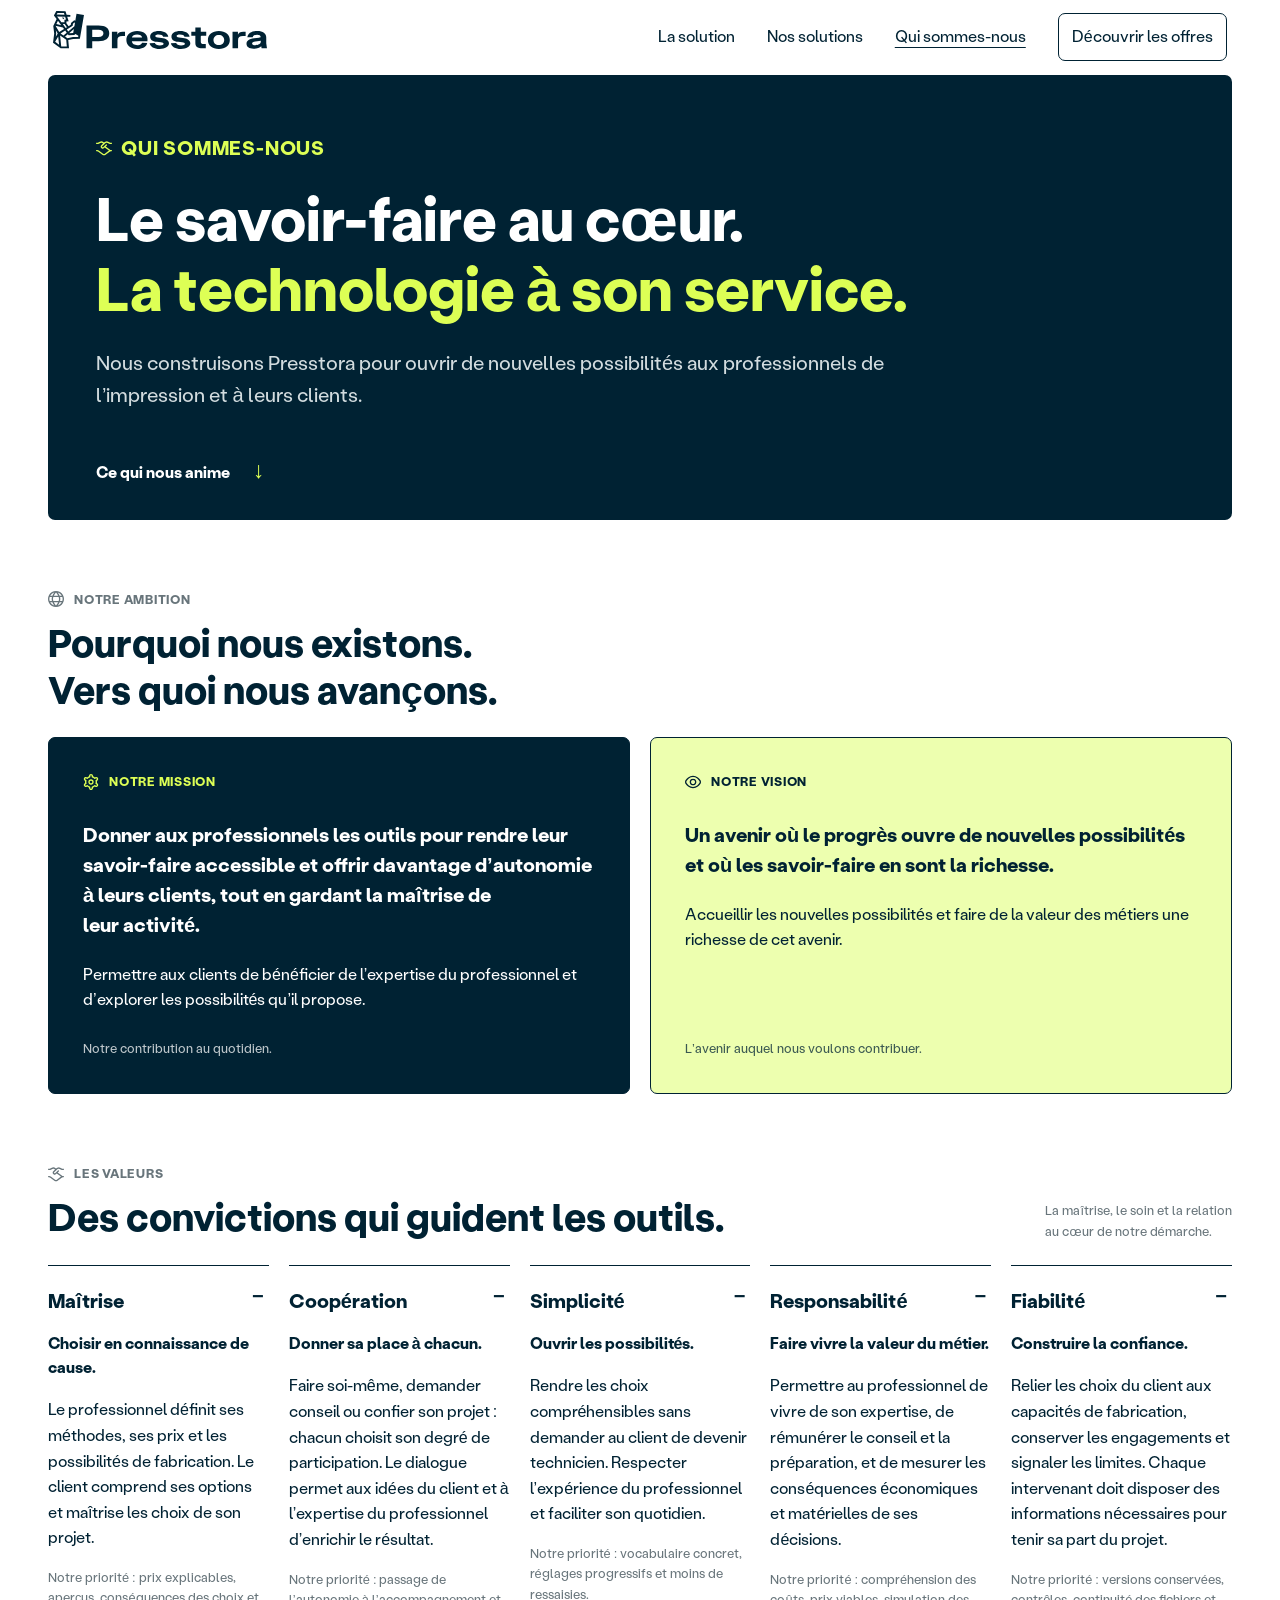
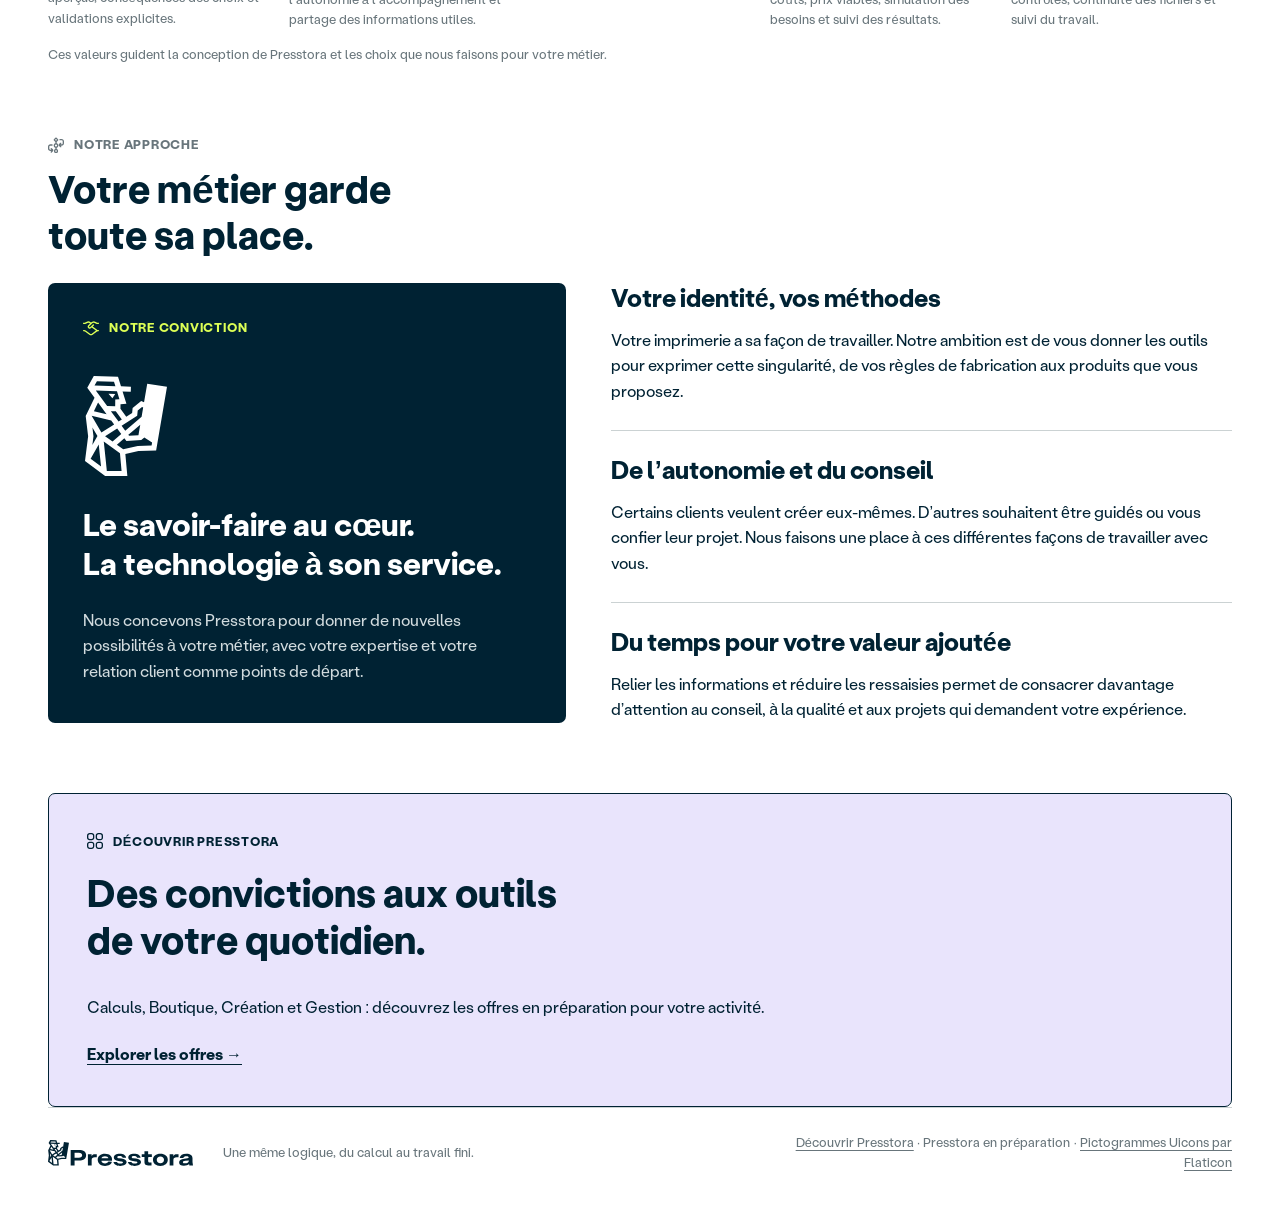
==== commit a782f460: "Align header margins to half a grid column" ====
--- a/qui-sommes-nous.html
+++ b/qui-sommes-nous.html
@@ -1,5 +1,5 @@
 <!doctype html>
-<html lang="fr"><head><meta charset="utf-8"><meta name="robots" content="noindex,nofollow"><meta name="viewport" content="width=device-width,initial-scale=1"><title>Qui sommes-nous — Presstora</title><meta name="description" content="Découvrez la mission, la vision et les valeurs qui guident Presstora : le savoir-faire au cœur, la technologie à son service."><link rel="stylesheet" href="style.css?v=f0e8e62ffd"><link rel="stylesheet" href="typography.css?v=12c612d063"><link rel="stylesheet" href="header.css?v=f913245695"></head>
+<html lang="fr"><head><meta charset="utf-8"><meta name="robots" content="noindex,nofollow"><meta name="viewport" content="width=device-width,initial-scale=1"><title>Qui sommes-nous — Presstora</title><meta name="description" content="Découvrez la mission, la vision et les valeurs qui guident Presstora : le savoir-faire au cœur, la technologie à son service."><link rel="stylesheet" href="style.css?v=1581dd6b96e2"><link rel="stylesheet" href="typography.css?v=12c612d063"><link rel="stylesheet" href="header.css?v=dcf8ede03fcf"></head>
 <body><header class="nav header-column-grid"><a href="index.html" aria-label="Presstora accueil"><img src="assets/logo.svg" alt="Presstora" width="166" height="30"></a><nav aria-label="Navigation principale"><a href="index.html#origine">La solution</a><a href="index.html#packages">Nos solutions</a><a class="about-link" href="qui-sommes-nous.html" aria-current="page">Qui sommes-nous</a><a class="nav-cta" href="index.html#packages">Découvrir les offres</a></nav></header><main><section class="hero brand-hero"><div class="eyebrow"><svg class="eyebrow-icon" width="16" height="16" viewBox="0 0 300 300" data-uicon="handshake" aria-hidden="true" focusable="false"><g transform="translate(0 300) scale(1 -1)" fill="currentColor" stroke="none"><path d="M288 113H279Q274 113 270 112L182 178L203 198Q207 202 207.0 207.0Q207 212 203.5 215.5Q200 219 194.5 219.5Q189 220 186 216L133 166Q129 162 123.5 162.5Q118 163 115.0 167.0Q112 171 112.5 176.0Q113 181 116 185L175 240Q184 248 195.5 249.5Q207 251 217 246L246 232Q260 225 274 225H287Q293 225 296.5 228.5Q300 232 300.0 237.5Q300 243 296.5 246.5Q293 250 287 250H274Q265 250 258 254L229 268Q211 277 191.5 274.0Q172 271 158 258L150 251L142 259Q124 275 99 275Q85 275 71 268L42 254Q35 250 26 250H13Q7 250 3.5 246.5Q0 243 0.0 237.5Q0 232 3.5 228.5Q7 225 13 225H26Q40 225 54 232L83 246Q92 251 104.0 249.5Q116 248 125 240L132 234L99 202Q89 192 87.5 178.0Q86 164 94 153Q99 146 107.5 142.0Q116 138 125 138Q140 138 151 148L163 160L243 101L165 43Q159 37 150.0 37.5Q141 38 134 43L58 100Q42 113 21 113H12Q7 113 3.5 109.0Q0 105 0.0 100.0Q0 95 3.5 91.5Q7 88 12 88H21Q33 88 43 80L119 23Q133 12 150.0 12.0Q167 12 181 23L257 80Q267 88 279 88H288Q293 88 296.5 91.5Q300 95 300.0 100.0Q300 105 296.5 109.0Q293 113 288 113Z"/></g></svg>QUI SOMMES-NOUS</div><h1>Le savoir-faire au cœur.<br><span>La technologie à son service.</span></h1><p>Nous construisons Presstora pour ouvrir de nouvelles possibilités aux professionnels de l’impression et à leurs clients.</p><div class="hero-foot"><a href="#cap">Ce qui nous anime <span aria-hidden="true">↓</span></a></div></section>
 
 <!-- Emplacement réservé au parcours du fondateur. À rédiger avec Louis avant affichage public. -->
--- a/style.css
+++ b/style.css
@@ -1,6 +1,6 @@
 @font-face{font-family:Stabil;src:url(assets/regular.otf) format("opentype");font-weight:400;font-style:normal;font-display:swap}@font-face{font-family:Stabil;src:url(assets/bold.otf) format("opentype");font-weight:700;font-style:normal;font-display:swap}
 
-:root{--navy:#002233;--ink:#10232c;--lime:#ddff55;--violet:#b2a1ff;--soft:#f4f5f3;--muted:#68757b;--line:#cbd2d3;--radius:7px}*{box-sizing:border-box}html{scroll-behavior:smooth;scroll-padding-top:24px}body{margin:0;background:#fff;color:var(--navy);font:15px/1.5 Stabil,"Helvetica Neue",Arial,sans-serif}button,input{font:inherit}button,a,input,summary{-webkit-tap-highlight-color:transparent}a{color:inherit}button{cursor:pointer}button:focus-visible,a:focus-visible,summary:focus-visible,input:focus-visible{outline:3px solid #795dcc;outline-offset:4px}button:disabled{cursor:default}h1,h2,h3,p{margin:0}h1,h2,h3{line-height:1.22;letter-spacing:0}h1{line-height:1.16}button{color:var(--navy)}.nav{max-width:1600px;margin:auto;padding:27px 48px;display:flex;align-items:center;justify-content:space-between;gap:30px}.nav img,footer img{display:block}nav{display:flex;gap:32px;align-items:center}nav a{text-decoration:none;font-size:13px}.nav-cta{border:1px solid var(--navy);border-radius:var(--radius);padding:9px 13px;background:white}.nav-cta span{background:var(--lime);border-radius:3px;margin-left:9px;padding:2px 6px}main{max-width:1600px;margin:auto;padding:0 48px}.hero{padding:58px 48px 32px;background:var(--navy);color:white;border-radius:var(--radius);position:relative}.eyebrow{font-size:10px;font-weight:700;letter-spacing:.12em;display:block}.hero .eyebrow{color:var(--lime);display:flex;align-items:center;gap:9px}.hero .eyebrow span{width:6px;height:6px;background:var(--lime);border-radius:50%}h1{font-size:clamp(42px,4.5vw,70px);margin:22px 0;max-width:1050px;font-weight:700}h1 span{color:var(--lime)}.hero>p{color:#d2dcdf;font-size:17px;line-height:1.6}.hero-foot{margin-top:42px;display:flex;align-items:center;justify-content:space-between;gap:20px}.hero-foot>a{font-weight:700;text-decoration:none}.hero-foot>a span{display:inline-block;margin-left:20px;color:var(--lime);font-size:23px}.draft{font-size:11px;color:#b9c6cb}section{scroll-margin-top:25px}#packages{margin-top:55px}.section-heading{display:flex;align-items:flex-end;justify-content:space-between;gap:24px;margin-bottom:23px}.section-heading .eyebrow,.selection .eyebrow,.questions .eyebrow{color:var(--muted);margin-bottom:12px}h2{font-size:29px}.section-heading>p{font-size:12px;color:var(--muted);max-width:300px}.packages{display:grid;grid-template-columns:repeat(4,minmax(0,1fr));gap:20px}.package{background:white;border:1.5px solid var(--navy);border-radius:var(--radius);min-width:0;display:flex;flex-direction:column;overflow:hidden}.package-top{padding:23px 22px 22px;min-height:290px;display:flex;flex-direction:column;border-radius:var(--radius)}.package.basic .package-top{background:#edffaf}.package.edition .package-top{background:#f0ecff}.package .kicker{display:flex;align-items:center;justify-content:space-between;gap:8px;min-height:24px;margin-bottom:21px}.package-number{font-size:11px;color:#53666e}.tag{display:inline-flex;align-items:center;font-size:10px;line-height:1.25;border:1px solid #b5bdbf;border-radius:4px;padding:4px 6px;background:#fff8}.package h3{font-size:28px;margin-bottom:14px}.package .intro{font-size:13px;line-height:1.5;min-height:60px;margin-bottom:22px;color:#4d6069}.package .toggle{margin-top:auto;border:1px solid var(--navy);border-radius:5px;width:100%;padding:11px 8px;font-weight:700;background:white;font-size:13px}.package .toggle[aria-pressed=true]{background:var(--navy);color:white}.toggle:hover:not(:disabled){background:var(--lime)}.toggle[aria-pressed=true]:hover:not(:disabled){background:#153d4c}.package-body{padding:22px;flex:1;display:flex;flex-direction:column;border-top:1.5px solid var(--navy);border-radius:var(--radius)}.mini-title{font-size:10px;letter-spacing:.09em;font-weight:700;margin-bottom:15px;color:#4f636d}.features{padding:0;margin:0;list-style:none;min-height:180px}.features li{position:relative;padding-left:20px;font-size:13px;line-height:1.45;margin-bottom:12px}.features li:before{content:'✓';position:absolute;left:0;font-weight:700}.features .included{display:inline-block;background:#edffaf;border-radius:3px;font-size:9px;padding:2px 5px;font-weight:700;margin-left:4px;white-space:nowrap}.addons{border-top:1px solid var(--line);padding-top:20px;margin-top:16px;flex:1}.option{display:flex;gap:9px;align-items:flex-start;margin-bottom:14px;cursor:pointer;font-size:12px;line-height:1.4}.option input{accent-color:var(--navy);width:16px;height:16px;margin:1px 0 0;flex:none}.option small{display:block;color:var(--muted);font-size:10px;margin-top:3px}.option input:disabled+span{color:var(--muted)}.option .included{color:var(--navy);background:#edffaf;padding:1px 4px;border-radius:3px}.package-note{font-size:10px;line-height:1.45;color:var(--muted);padding-top:10px}.caption{font-size:11px;color:var(--muted);margin:14px 0 0}.selection{margin:42px 0 65px;border:1.5px solid var(--navy);border-radius:var(--radius);background:white;padding:28px 30px}.selection-header{display:flex;align-items:center;justify-content:space-between;gap:20px;margin-bottom:27px}.text-button{border:0;background:none;text-decoration:underline;text-underline-offset:4px;font-size:12px}.selection-content{display:grid;grid-template-columns:1fr 310px;gap:35px}.chips{display:flex;gap:8px;flex-wrap:wrap}.chip{font-size:13px;border:1px solid var(--navy);padding:8px 12px;border-radius:4px;background:var(--soft);font-weight:700}.chip:first-child{background:var(--lime)}.dependency{font-size:12px;color:var(--muted);margin:17px 0}.option-summary{font-size:12px;margin:8px 0}.option-summary b{margin-right:5px}.selection-action{border-left:1px solid var(--line);padding-left:30px}.selection-action>span{font-size:11px;color:var(--muted)}.selection-action strong{display:block;font-size:25px;margin-top:3px}.selection-action p{font-size:12px;color:var(--muted);margin:7px 0 15px}.primary{display:flex;justify-content:space-between;gap:15px;width:100%;background:var(--lime);border:1px solid var(--navy);border-radius:5px;padding:12px 14px;font-weight:700;font-size:12px}.primary:disabled{opacity:.45}.selection-action small{font-size:10px;color:var(--muted);display:block;margin-top:8px}#feedback{font-size:12px;margin-top:12px}#feedback:empty{display:none}.explain-grid{display:grid;grid-template-columns:repeat(3,1fr);border-top:1.5px solid var(--navy);border-bottom:1.5px solid var(--navy);padding:27px 0;gap:0}.explain-grid article{padding:0 28px}.explain-grid article:first-child{padding-left:0}.explain-grid article+article{border-left:1px solid var(--line)}.step{font-size:11px;color:var(--muted)}.explain-grid h3{font-size:21px;margin:17px 0 14px}.explain-grid p{font-size:13px;line-height:1.6}.note{font-size:11px;color:var(--muted);display:block;margin-top:18px}.questions{display:grid;grid-template-columns:1fr 1.5fr;gap:60px;margin:65px 0 75px}.questions h2{font-size:32px}.faq details{border-bottom:1px solid var(--line)}summary{list-style:none;cursor:pointer;padding:18px 30px 18px 0;font-size:14px;font-weight:700;position:relative}summary::-webkit-details-marker{display:none}summary:after{content:'+';position:absolute;right:5px;font-size:20px;top:12px}details[open] summary:after{content:'−'}.faq p{font-size:13px;line-height:1.6;color:#50616a;padding:0 25px 20px 0}footer{max-width:1504px;padding:25px 0 35px;margin:0 auto;display:flex;align-items:center;gap:30px;border-top:1px solid var(--line)}footer p{font-size:12px;color:var(--muted)}footer>span{margin-left:auto;font-size:10px;color:var(--muted)}
+:root{--navy:#002233;--ink:#10232c;--lime:#ddff55;--violet:#b2a1ff;--soft:#f4f5f3;--muted:#68757b;--line:#cbd2d3;--radius:7px}*{box-sizing:border-box}html{scroll-behavior:smooth;scroll-padding-top:24px}body{margin:0;background:#fff;color:var(--navy);font:15px/1.5 Stabil,"Helvetica Neue",Arial,sans-serif}button,input{font:inherit}button,a,input,summary{-webkit-tap-highlight-color:transparent}a{color:inherit}button{cursor:pointer}button:focus-visible,a:focus-visible,summary:focus-visible,input:focus-visible{outline:3px solid #795dcc;outline-offset:4px}button:disabled{cursor:default}h1,h2,h3,p{margin:0}h1,h2,h3{line-height:1.22;letter-spacing:0}h1{line-height:1.16}button{color:var(--navy)}.nav{max-width:1600px;margin:auto;padding:27px 48px;display:flex;align-items:center;justify-content:space-between;gap:30px}.nav img,footer img{display:block}nav{display:flex;gap:32px;align-items:center}nav a{text-decoration:none;font-size:13px}.nav-cta{border:1px solid var(--navy);border-radius:var(--radius);padding:9px 13px;background:white}.nav-cta span{background:var(--lime);border-radius:3px;margin-left:9px;padding:2px 6px}main{max-width:1600px;margin:auto;padding:0 48px}.hero{padding:58px 48px 32px;background:var(--navy);color:white;border-radius:var(--radius);position:relative}.eyebrow{font-size:10px;font-weight:700;letter-spacing:.12em;display:block}.hero .eyebrow{color:var(--lime);display:flex;align-items:center;gap:9px}.hero .eyebrow span{width:6px;height:6px;background:var(--lime);border-radius:50%}h1{font-size:clamp(42px,4.5vw,70px);margin:22px 0;max-width:1050px;font-weight:700}h1 span{color:var(--lime)}.hero>p{color:#d2dcdf;font-size:17px;line-height:1.6}.hero-foot{margin-top:42px;display:flex;align-items:center;justify-content:space-between;gap:20px}.hero-foot>a{font-weight:700;text-decoration:none}.hero-foot>a span{display:inline-block;margin-left:20px;color:var(--lime);font-size:23px}.draft{font-size:11px;color:#b9c6cb}section{scroll-margin-top:25px}#packages{margin-top:55px}.section-heading{display:flex;align-items:flex-end;justify-content:space-between;gap:24px;margin-bottom:23px}.section-heading .eyebrow,.selection .eyebrow,.questions .eyebrow{color:var(--muted);margin-bottom:12px}h2{font-size:29px}.section-heading>p{font-size:12px;color:var(--muted);max-width:300px}.packages{display:grid;grid-template-columns:repeat(4,minmax(0,1fr));gap:20px}.package{background:white;border:1.5px solid var(--navy);border-radius:var(--radius);min-width:0;display:flex;flex-direction:column;overflow:hidden}.package-top{padding:23px 22px 22px;min-height:290px;display:flex;flex-direction:column;border-radius:var(--radius)}.package.basic .package-top{background:#edffaf}.package.edition .package-top{background:#f0ecff}.package .kicker{display:flex;align-items:center;justify-content:space-between;gap:8px;min-height:24px;margin-bottom:21px}.package-number{font-size:11px;color:#53666e}.tag{display:inline-flex;align-items:center;font-size:10px;line-height:1.25;border:1px solid #b5bdbf;border-radius:4px;padding:4px 6px;background:#fff8}.package h3{font-size:28px;margin-bottom:14px}.package .intro{font-size:13px;line-height:1.5;min-height:60px;margin-bottom:22px;color:#4d6069}.package .toggle{margin-top:auto;border:1px solid var(--navy);border-radius:5px;width:100%;padding:11px 8px;font-weight:700;background:white;font-size:13px}.package .toggle[aria-pressed=true]{background:var(--navy);color:white}.toggle:hover:not(:disabled){background:var(--lime)}.toggle[aria-pressed=true]:hover:not(:disabled){background:#153d4c}.package-body{padding:22px;flex:1;display:flex;flex-direction:column;border-top:1.5px solid var(--navy);border-radius:var(--radius)}.mini-title{font-size:10px;letter-spacing:.09em;font-weight:700;margin-bottom:15px;color:#4f636d}.features{padding:0;margin:0;list-style:none;min-height:180px}.features li{position:relative;padding-left:20px;font-size:13px;line-height:1.45;margin-bottom:12px}.features .included{display:inline-block;background:#edffaf;border-radius:3px;font-size:9px;padding:2px 5px;font-weight:700;margin-left:4px;white-space:nowrap}.addons{border-top:1px solid var(--line);padding-top:20px;margin-top:16px;flex:1}.option{display:flex;gap:9px;align-items:flex-start;margin-bottom:14px;cursor:pointer;font-size:12px;line-height:1.4}.option input{accent-color:var(--navy);width:16px;height:16px;margin:1px 0 0;flex:none}.option small{display:block;color:var(--muted);font-size:10px;margin-top:3px}.option input:disabled+span{color:var(--muted)}.option .included{color:var(--navy);background:#edffaf;padding:1px 4px;border-radius:3px}.package-note{font-size:10px;line-height:1.45;color:var(--muted);padding-top:10px}.caption{font-size:11px;color:var(--muted);margin:14px 0 0}.selection{margin:42px 0 65px;border:1.5px solid var(--navy);border-radius:var(--radius);background:white;padding:28px 30px}.selection-header{display:flex;align-items:center;justify-content:space-between;gap:20px;margin-bottom:27px}.text-button{border:0;background:none;text-decoration:underline;text-underline-offset:4px;font-size:12px}.selection-content{display:grid;grid-template-columns:1fr 310px;gap:35px}.chips{display:flex;gap:8px;flex-wrap:wrap}.chip{font-size:13px;border:1px solid var(--navy);padding:8px 12px;border-radius:4px;background:var(--soft);font-weight:700}.chip:first-child{background:var(--lime)}.dependency{font-size:12px;color:var(--muted);margin:17px 0}.option-summary{font-size:12px;margin:8px 0}.option-summary b{margin-right:5px}.selection-action{border-left:1px solid var(--line);padding-left:30px}.selection-action>span{font-size:11px;color:var(--muted)}.selection-action strong{display:block;font-size:25px;margin-top:3px}.selection-action p{font-size:12px;color:var(--muted);margin:7px 0 15px}.primary{display:flex;justify-content:space-between;gap:15px;width:100%;background:var(--lime);border:1px solid var(--navy);border-radius:5px;padding:12px 14px;font-weight:700;font-size:12px}.primary:disabled{opacity:.45}.selection-action small{font-size:10px;color:var(--muted);display:block;margin-top:8px}#feedback{font-size:12px;margin-top:12px}#feedback:empty{display:none}.explain-grid{display:grid;grid-template-columns:repeat(3,1fr);border-top:1.5px solid var(--navy);border-bottom:1.5px solid var(--navy);padding:27px 0;gap:0}.explain-grid article{padding:0 28px}.explain-grid article:first-child{padding-left:0}.explain-grid article+article{border-left:1px solid var(--line)}.step{font-size:11px;color:var(--muted)}.explain-grid h3{font-size:21px;margin:17px 0 14px}.explain-grid p{font-size:13px;line-height:1.6}.note{font-size:11px;color:var(--muted);display:block;margin-top:18px}.questions{display:grid;grid-template-columns:1fr 1.5fr;gap:60px;margin:65px 0 75px}.questions h2{font-size:32px}.faq details{border-bottom:1px solid var(--line)}summary{list-style:none;cursor:pointer;padding:18px 30px 18px 0;font-size:14px;font-weight:700;position:relative}summary::-webkit-details-marker{display:none}summary:after{content:'+';position:absolute;right:5px;font-size:20px;top:12px}details[open] summary:after{content:'−'}.faq p{font-size:13px;line-height:1.6;color:#50616a;padding:0 25px 20px 0}footer{max-width:1504px;padding:25px 0 35px;margin:0 auto;display:flex;align-items:center;gap:30px;border-top:1px solid var(--line)}footer p{font-size:12px;color:var(--muted)}footer>span{margin-left:auto;font-size:10px;color:var(--muted)}
 @media(min-width:1601px){footer{max-width:1504px}}@media(max-width:1600px){footer{margin-left:48px;margin-right:48px}}@media(max-width:1150px){.packages{grid-template-columns:repeat(2,minmax(0,1fr))}.package-top{min-height:260px}.features{min-height:175px}}@media(max-width:700px){.nav{padding:20px}.nav img{width:135px;height:auto}nav{gap:10px}.nav nav>a:not(.nav-cta){display:none}main{padding:0 20px}.hero{padding:32px 24px 25px}h1{font-size:40px}.hero>p{font-size:14px}.hero-foot{display:block;margin-top:28px}.draft{display:block;margin-top:18px;font-size:10px}.hero-foot>a{font-size:13px}.section-heading{display:block}.section-heading>p{margin-top:15px}h2{font-size:25px}.packages{grid-template-columns:1fr}.package-top{min-height:0}.package .intro{min-height:0}.features{min-height:0}.selection{padding:23px 20px}.selection-header{align-items:flex-start}.selection h2{font-size:23px}.selection-content{grid-template-columns:1fr;gap:20px}.selection-action{border-left:0;border-top:1px solid var(--line);padding:20px 0 0}.explain-grid{grid-template-columns:1fr;padding:0}.explain-grid article,.explain-grid article:first-child{padding:23px 0}.explain-grid article+article{border-left:0;border-top:1px solid var(--line)}.questions{grid-template-columns:1fr;gap:20px;margin:45px 0}footer{margin:0 20px;flex-wrap:wrap;gap:15px}footer>span{margin-left:0}footer p{width:100%}}@media(prefers-reduced-motion:reduce){html{scroll-behavior:auto}}
 /* Présentation du positionnement, prolongement de la maquette commerciale. */
 .chapter-nav{position:sticky;top:0;z-index:5;display:flex;gap:5px;justify-content:space-between;background:var(--soft);border-bottom:1px solid var(--line);padding:14px 0;margin-bottom:0;overflow-x:auto}.chapter-nav a{font-size:12px;padding:9px 12px;border-radius:5px;text-decoration:none;white-space:nowrap}.chapter-nav a:hover,.chapter-nav a[aria-current]{background:var(--navy);color:white}.brand-section,#packages,#selection,#comprendre{scroll-margin-top:90px}.brand-section{margin:70px 0}.brand-section h2{font-size:clamp(28px,2.7vw,42px)}.brand-hero h1{font-size:clamp(39px,4.3vw,65px)}.evolution{display:grid;grid-template-columns:1fr 1fr;border:1.5px solid var(--navy);border-radius:7px;background:white;overflow:hidden}.evolution article{padding:34px}.evolution article+article{border-left:1.5px solid var(--navy);background:#f0f3ef}.period{font-size:10px;letter-spacing:.07em;color:var(--muted);font-weight:700}.evolution h3{font-size:27px;margin:23px 0 18px}.evolution p{max-width:510px;font-size:15px;line-height:1.65}.evolution blockquote{margin:28px 0 0;font-size:19px;color:var(--muted)}.heritage{border-top:1px solid var(--line);padding-top:20px;margin-top:24px;font-size:11px;color:var(--muted)}.heritage b{display:block;font-size:15px;color:var(--navy);margin-top:5px}.purpose-grid{display:grid;grid-template-columns:1fr 1fr;gap:20px}.purpose-grid article{border:1.5px solid var(--navy);border-radius:7px;padding:34px;display:flex;flex-direction:column}.purpose-grid .mission{background:var(--navy);color:white}.purpose-grid .mission .eyebrow{color:var(--lime)}.purpose-grid .vision{background:#edffaf}.purpose-grid h3{font-size:32px;line-height:1.25;margin:28px 0 22px;max-width:550px}.purpose-grid p{font-size:17px;line-height:1.6;margin-bottom:26px}.purpose-note{font-size:11px;margin-top:auto;opacity:.75}.positioning{display:grid;grid-template-columns:1.3fr 1fr;gap:65px;border-top:1.5px solid var(--navy);border-bottom:1.5px solid var(--navy);padding:40px 0}.positioning .eyebrow{color:var(--muted);margin-bottom:18px}.positioning p{font-size:15px;line-height:1.65;max-width:680px}.positioning .position-lead{font-size:21px;line-height:1.5;margin:23px 0 15px}.positioning dl{margin:0}.positioning dl div+div{border-top:1px solid var(--line);padding-top:20px;margin-top:20px}.positioning dt{font-weight:700;font-size:13px;margin-bottom:8px}.positioning dd{margin:0;font-size:14px;line-height:1.6;color:#50616a}.values-grid{display:grid;grid-template-columns:repeat(5,minmax(0,1fr));gap:20px}.values-grid details{border-top:1.5px solid var(--navy)}.values-grid summary{font-size:21px;letter-spacing:0;line-height:1.3;padding-top:22px}.values-grid summary:after{top:17px}.values-grid p{font-weight:700;font-size:12px;margin:0 0 17px}.values-grid details:not([open]) p{display:none}.values-grid details>div{font-size:13px;line-height:1.65}.values-grid details>div span{display:block;margin-top:17px;font-size:11px;color:var(--muted)}.identity-grid{display:grid;grid-template-columns:1fr 1.2fr;gap:45px}.brand-signature{background:var(--navy);color:white;border-radius:7px;padding:35px;position:relative;overflow:hidden;display:flex;flex-direction:column;align-items:flex-start}.brand-signature .eyebrow{color:var(--lime)}.brand-signature img{filter:brightness(0) invert(1);object-fit:contain;margin:38px 0 30px}.brand-signature h3{font-size:40px;line-height:1.22;margin-bottom:24px}.brand-signature p{font-size:14px;color:#d2dcdf;max-width:420px;line-height:1.7}.identity-notes article+article{margin-top:26px;padding-top:24px;border-top:1px solid var(--line)}.identity-notes h3{font-size:21px;margin-bottom:13px}.identity-notes p{font-size:14px;line-height:1.65}.voice-example{margin-top:17px;padding-left:15px;border-left:3px solid var(--navy);font-size:14px}.voice-example span{display:block;font-size:10px;color:var(--muted);margin-bottom:5px}.swatches{display:flex;gap:23px;margin:17px 0}.swatches span{display:flex;gap:7px;align-items:center;font-size:11px}.swatches i{width:22px;height:22px;border:1px solid var(--navy);border-radius:4px}.swatches .midnight{background:var(--navy)}.swatches .lime{background:var(--lime)}.swatches .purple{background:var(--violet)}.horizons{display:grid;grid-template-columns:1fr 1fr;gap:55px}.horizons .eyebrow{color:var(--muted);margin-bottom:16px}.horizons p{font-size:14px;line-height:1.7;margin-bottom:15px}.horizons details{border-top:1px solid var(--line);margin-top:22px}.horizons ul{padding-left:20px;font-size:13px;line-height:1.8}.offer-bridge{padding:38px;background:#e9e4fc;border:1.5px solid var(--navy);border-radius:7px;margin-top:70px}.offer-bridge h2{font-size:36px;margin:20px 0 30px}.offer-bridge>div{display:grid;grid-template-columns:repeat(4,1fr);gap:22px}.offer-bridge p{font-size:13px;line-height:1.5}.offer-bridge b{display:block;font-size:17px;margin-bottom:8px}footer{flex-wrap:wrap}footer>span{max-width:460px;text-align:right}footer a{text-underline-offset:3px}
--- a/header.css
+++ b/header.css
@@ -1,5 +1,5 @@
 /* Essai issu du croquis Header.pdf : 12 colonnes sur la fenêtre.
-   A = 1/4 colonne latéralement ; B = 1/8 colonne verticalement.
+   A = 1/2 colonne latéralement ; B = 1/8 colonne verticalement.
    Centrage structurel commun, puis correction optique du logo. */
 header.nav.header-column-grid {
  --header-column:calc(100vw / 12);
@@ -11,7 +11,7 @@
  max-width:none;
  width:100%;
  margin:0;
- padding:calc(var(--header-column) / 8) calc(var(--header-column) / 4);
+ padding:calc(var(--header-column) / 8) calc(var(--header-column) / 2);
  display:flex;
  flex-wrap:nowrap;
  align-items:center;
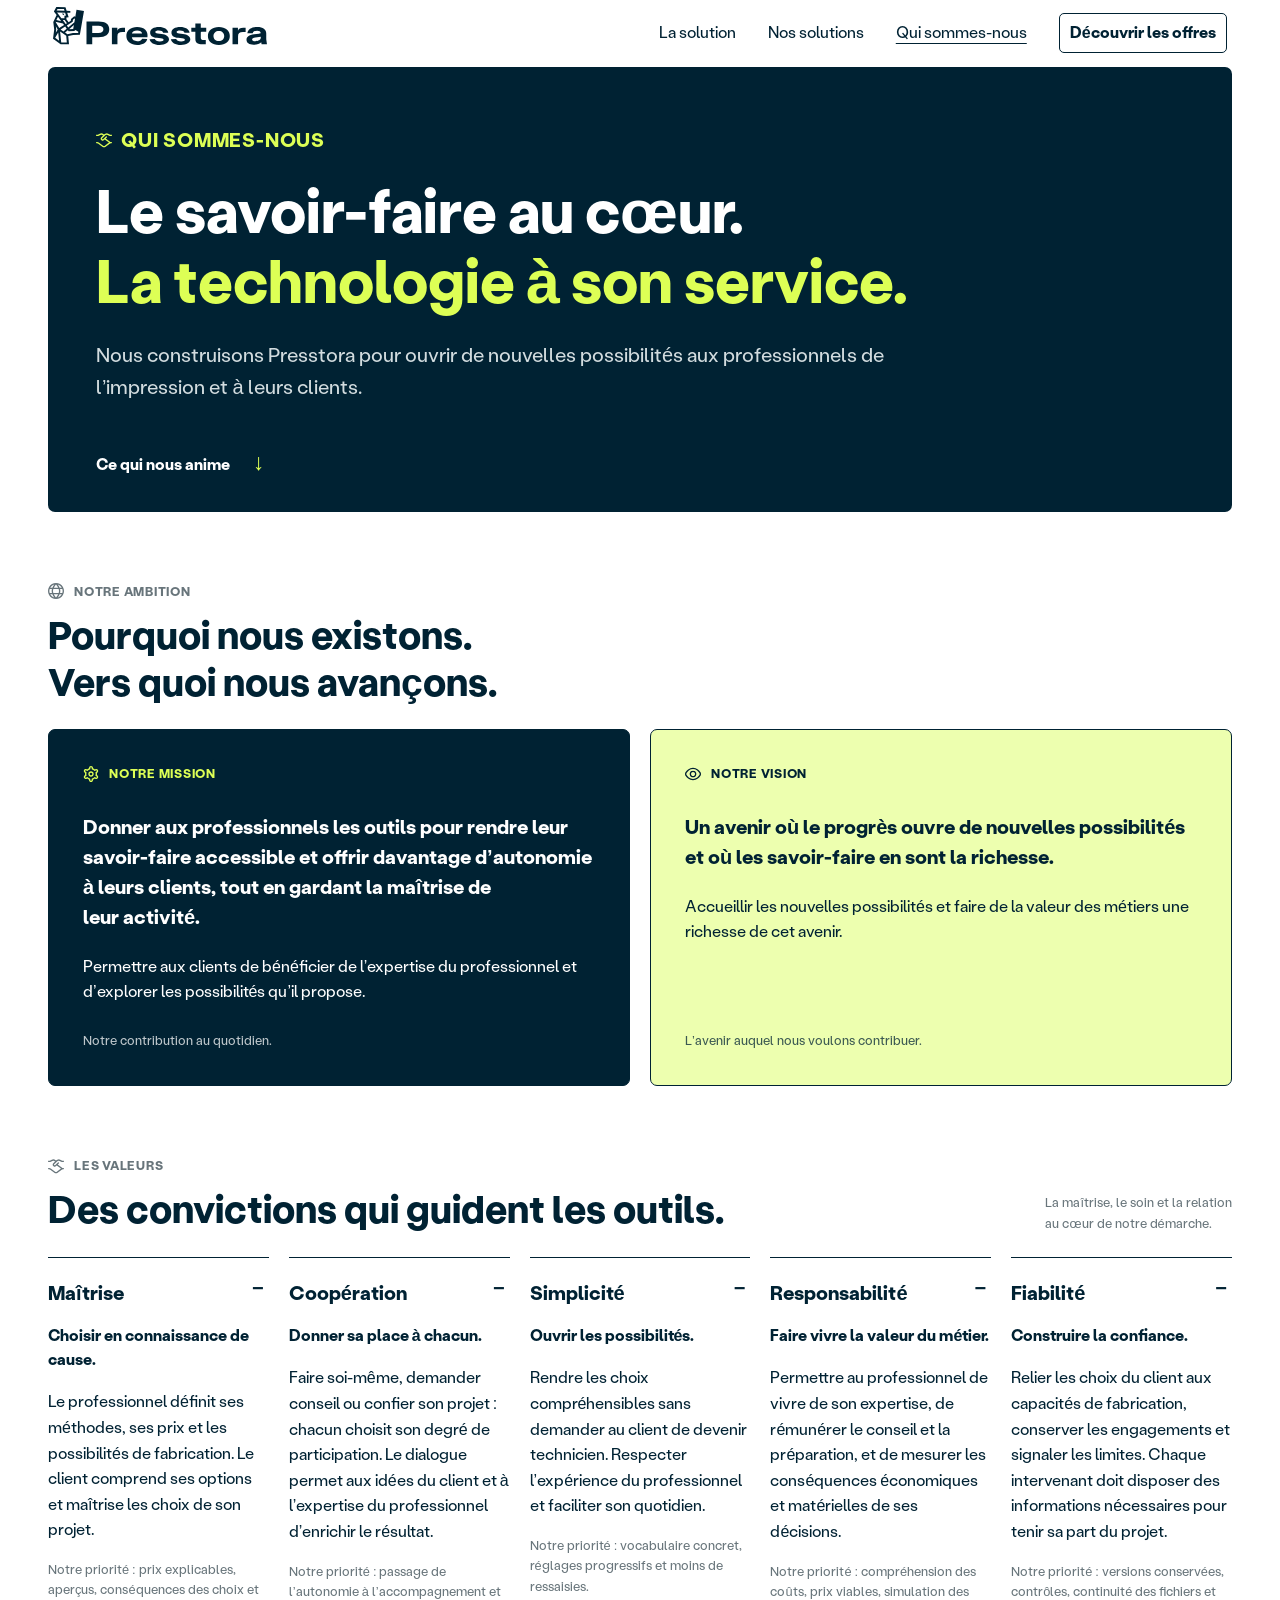
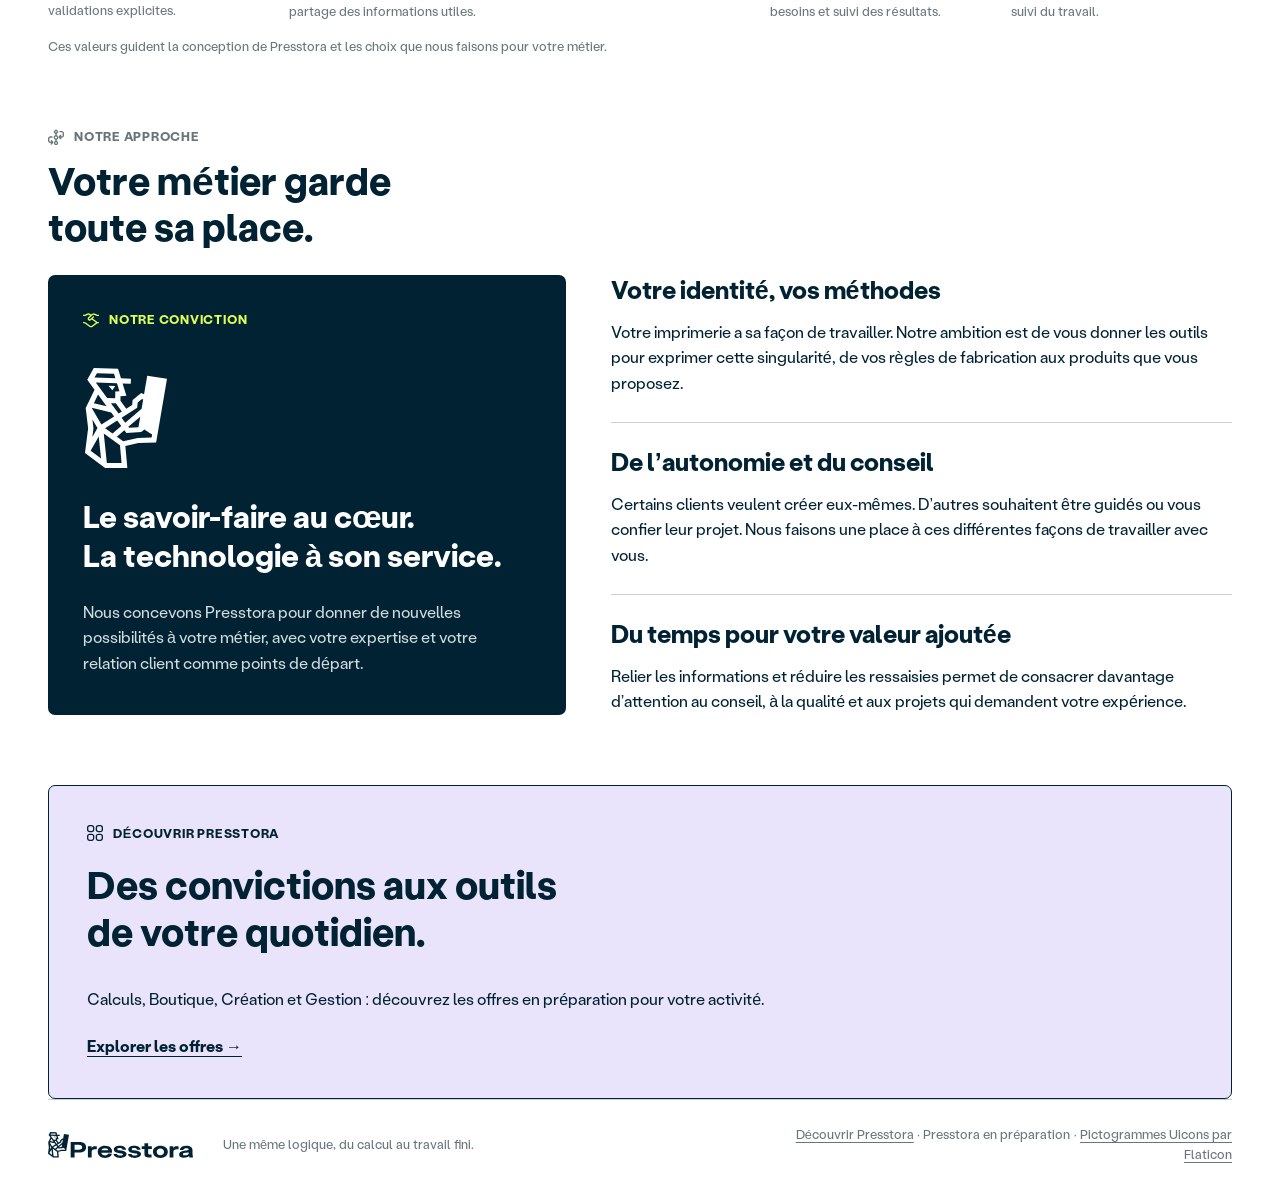
==== commit c954d37e: "Unify action button sizing with solution selection buttons" ====
--- a/qui-sommes-nous.html
+++ b/qui-sommes-nous.html
@@ -1,5 +1,5 @@
 <!doctype html>
-<html lang="fr"><head><meta charset="utf-8"><meta name="robots" content="noindex,nofollow"><meta name="viewport" content="width=device-width,initial-scale=1"><title>Qui sommes-nous — Presstora</title><meta name="description" content="Découvrez la mission, la vision et les valeurs qui guident Presstora : le savoir-faire au cœur, la technologie à son service."><link rel="stylesheet" href="style.css?v=1581dd6b96e2"><link rel="stylesheet" href="typography.css?v=12c612d063"><link rel="stylesheet" href="header.css?v=dcf8ede03fcf"></head>
+<html lang="fr"><head><meta charset="utf-8"><meta name="robots" content="noindex,nofollow"><meta name="viewport" content="width=device-width,initial-scale=1"><title>Qui sommes-nous — Presstora</title><meta name="description" content="Découvrez la mission, la vision et les valeurs qui guident Presstora : le savoir-faire au cœur, la technologie à son service."><link rel="stylesheet" href="style.css?v=1581dd6b96e2"><link rel="stylesheet" href="typography.css?v=12c612d063"><link rel="stylesheet" href="header.css?v=dcf8ede03fcf"><link rel="stylesheet" href="buttons.css?v=0756c09e4a05"></head>
 <body><header class="nav header-column-grid"><a href="index.html" aria-label="Presstora accueil"><img src="assets/logo.svg" alt="Presstora" width="166" height="30"></a><nav aria-label="Navigation principale"><a href="index.html#origine">La solution</a><a href="index.html#packages">Nos solutions</a><a class="about-link" href="qui-sommes-nous.html" aria-current="page">Qui sommes-nous</a><a class="nav-cta" href="index.html#packages">Découvrir les offres</a></nav></header><main><section class="hero brand-hero"><div class="eyebrow"><svg class="eyebrow-icon" width="16" height="16" viewBox="0 0 300 300" data-uicon="handshake" aria-hidden="true" focusable="false"><g transform="translate(0 300) scale(1 -1)" fill="currentColor" stroke="none"><path d="M288 113H279Q274 113 270 112L182 178L203 198Q207 202 207.0 207.0Q207 212 203.5 215.5Q200 219 194.5 219.5Q189 220 186 216L133 166Q129 162 123.5 162.5Q118 163 115.0 167.0Q112 171 112.5 176.0Q113 181 116 185L175 240Q184 248 195.5 249.5Q207 251 217 246L246 232Q260 225 274 225H287Q293 225 296.5 228.5Q300 232 300.0 237.5Q300 243 296.5 246.5Q293 250 287 250H274Q265 250 258 254L229 268Q211 277 191.5 274.0Q172 271 158 258L150 251L142 259Q124 275 99 275Q85 275 71 268L42 254Q35 250 26 250H13Q7 250 3.5 246.5Q0 243 0.0 237.5Q0 232 3.5 228.5Q7 225 13 225H26Q40 225 54 232L83 246Q92 251 104.0 249.5Q116 248 125 240L132 234L99 202Q89 192 87.5 178.0Q86 164 94 153Q99 146 107.5 142.0Q116 138 125 138Q140 138 151 148L163 160L243 101L165 43Q159 37 150.0 37.5Q141 38 134 43L58 100Q42 113 21 113H12Q7 113 3.5 109.0Q0 105 0.0 100.0Q0 95 3.5 91.5Q7 88 12 88H21Q33 88 43 80L119 23Q133 12 150.0 12.0Q167 12 181 23L257 80Q267 88 279 88H288Q293 88 296.5 91.5Q300 95 300.0 100.0Q300 105 296.5 109.0Q293 113 288 113Z"/></g></svg>QUI SOMMES-NOUS</div><h1>Le savoir-faire au cœur.<br><span>La technologie à son service.</span></h1><p>Nous construisons Presstora pour ouvrir de nouvelles possibilités aux professionnels de l’impression et à leurs clients.</p><div class="hero-foot"><a href="#cap">Ce qui nous anime <span aria-hidden="true">↓</span></a></div></section>
 
 <!-- Emplacement réservé au parcours du fondateur. À rédiger avec Louis avant affichage public. -->
--- a/header.css
+++ b/header.css
@@ -30,3 +30,22 @@
  header.nav.header-column-grid nav { width:100%; flex-wrap:wrap; justify-content:flex-start; gap:12px 24px; }
  header.nav.header-column-grid nav>a { font-size:12.8px; min-height:44px; }
 }
+
+/* Film V1 : source adaptée aux proportions du bloc, rempli bord à bord. */
+.commercial .landing-hero { grid-template-columns:minmax(0,5fr) minmax(0,7fr); }
+.commercial .landing-hero-copy { justify-content:center; }
+.commercial .landing-film { position:relative; min-width:0; overflow:hidden; background:var(--soft); border-left:1px solid var(--navy); }
+.commercial .landing-film video { position:absolute; inset:0; display:block; width:100%; height:100%; object-fit:cover; background:white; }
+.commercial .hero-film-toggle { position:absolute; bottom:16px; right:16px; display:grid; place-items:center; width:40px; height:40px; padding:0; color:var(--navy); background:white; border:1px solid var(--navy); border-radius:50%; cursor:pointer; }
+.commercial .hero-film-toggle[hidden] { display:none; }
+.hero-film-toggle .film-pause { display:none; }
+.hero-film-toggle[data-playing="true"] .film-play { display:none; }
+.hero-film-toggle[data-playing="true"] .film-pause { display:block; }
+.hero-film-toggle:focus-visible { outline:3px solid var(--violet); outline-offset:3px; }
+.commercial .hero-film-toggle:hover { background:var(--lime); }
+@media(max-width:1000px) {
+ .commercial .landing-hero { grid-template-columns:1fr; }
+ .commercial .landing-film { aspect-ratio:1; border-left:0; border-top:1px solid var(--navy); }
+ .commercial .landing-hero-copy { padding:40px var(--landing-inset); }
+ .commercial .landing-hero h1 { max-width:19ch; }
+}
--- a/buttons.css
+++ b/buttons.css
@@ -0,0 +1,30 @@
+/* Référence commune : « Ajouter à ma sélection ». */
+:root {
+ --button-min-height:40px;
+ --button-padding-y:7px;
+ --button-padding-x:10px;
+ --button-gap:8px;
+ --button-radius:5px;
+}
+.commercial :is(.package .toggle, .primary, .landing-action, .text-button),
+header.nav.header-column-grid .nav-cta {
+ display:inline-flex;
+ align-items:center;
+ justify-content:center;
+ gap:var(--button-gap);
+ min-height:var(--button-min-height);
+ max-width:100%;
+ padding:var(--button-padding-y) var(--button-padding-x);
+ border-width:1px;
+ border-radius:var(--button-radius);
+ font-size:var(--type-base);
+ line-height:1.5;
+ font-weight:700;
+ text-align:center;
+}
+.commercial .text-button { border:1px solid transparent; }
+header.nav.header-column-grid .nav-cta span {
+ margin-left:0;
+ padding:2px 6px;
+ line-height:20px;
+}
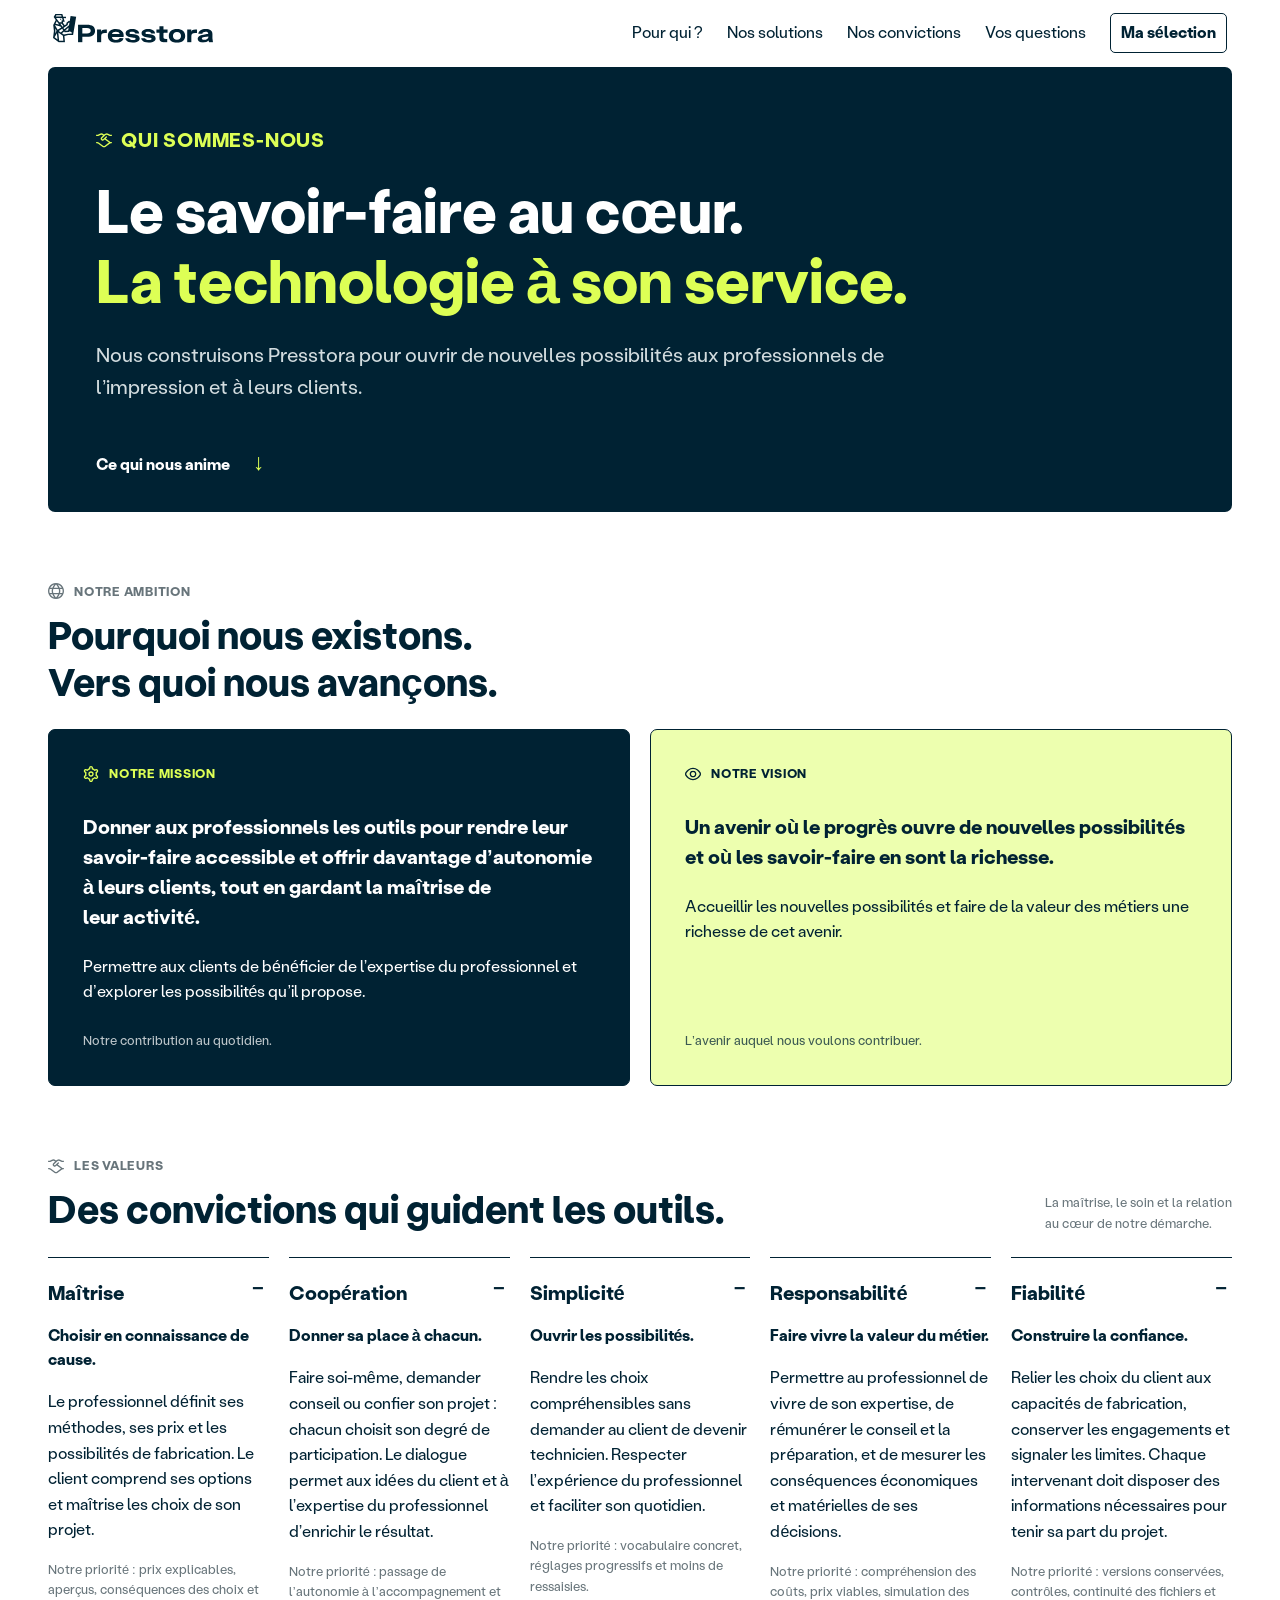
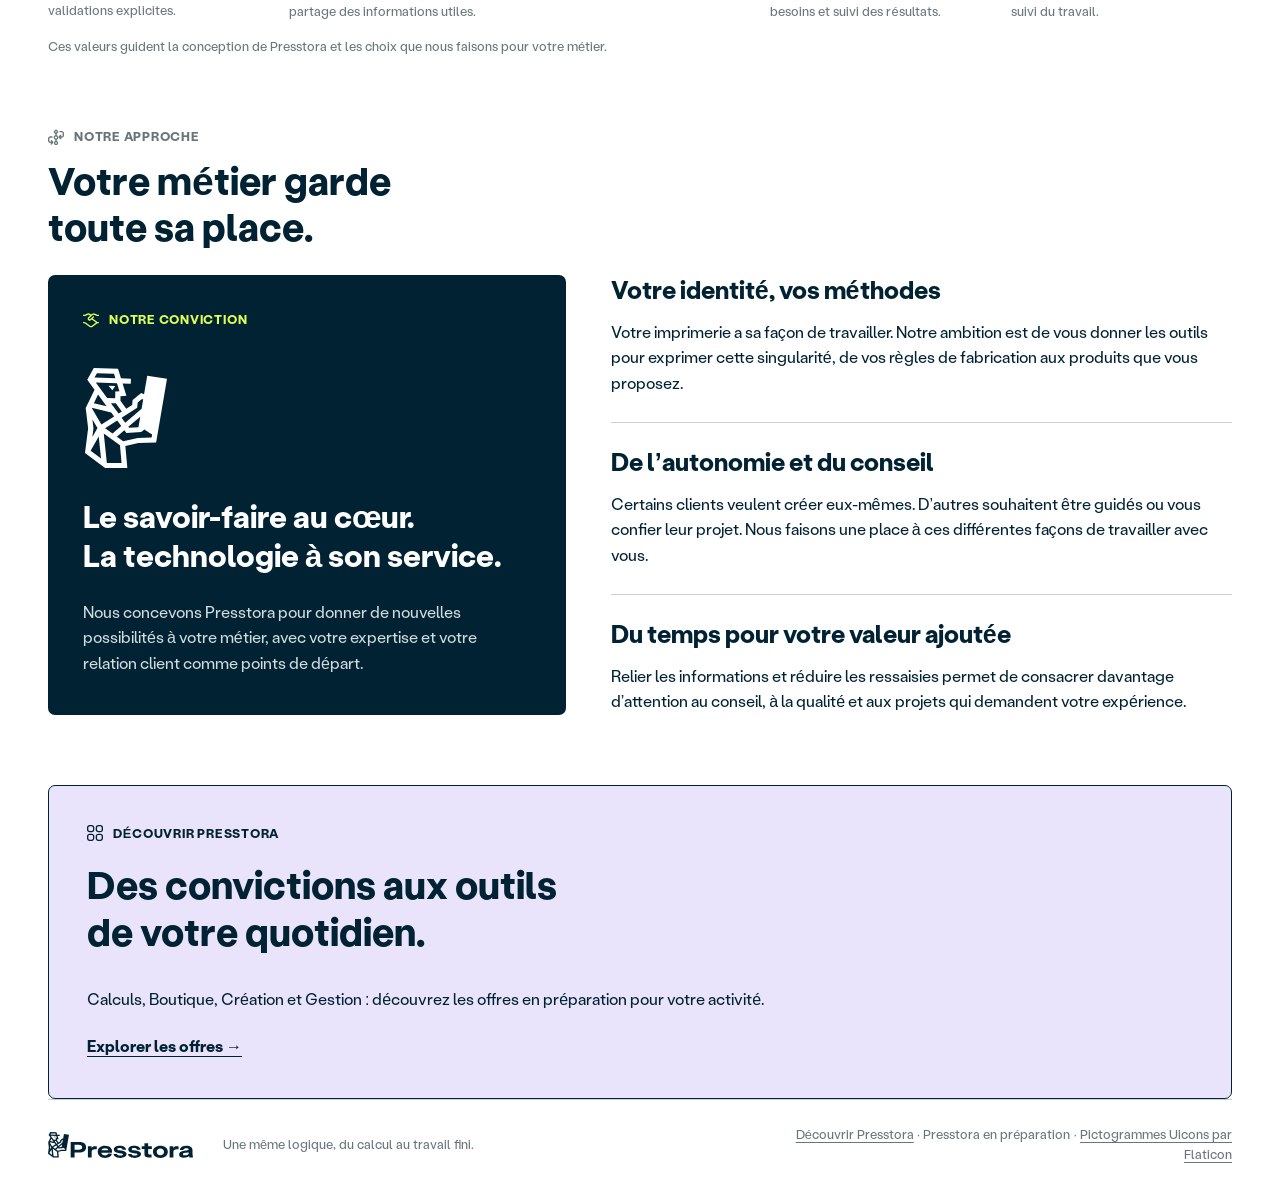
==== commit 111aa319: "Clarify navigation, bring convictions onto landing page and rewrite FAQ" ====
--- a/qui-sommes-nous.html
+++ b/qui-sommes-nous.html
@@ -1,6 +1,6 @@
 <!doctype html>
-<html lang="fr"><head><meta charset="utf-8"><meta name="robots" content="noindex,nofollow"><meta name="viewport" content="width=device-width,initial-scale=1"><title>Qui sommes-nous — Presstora</title><meta name="description" content="Découvrez la mission, la vision et les valeurs qui guident Presstora : le savoir-faire au cœur, la technologie à son service."><link rel="stylesheet" href="style.css?v=1581dd6b96e2"><link rel="stylesheet" href="typography.css?v=12c612d063"><link rel="stylesheet" href="header.css?v=dcf8ede03fcf"><link rel="stylesheet" href="buttons.css?v=0756c09e4a05"></head>
-<body><header class="nav header-column-grid"><a href="index.html" aria-label="Presstora accueil"><img src="assets/logo.svg" alt="Presstora" width="166" height="30"></a><nav aria-label="Navigation principale"><a href="index.html#origine">La solution</a><a href="index.html#packages">Nos solutions</a><a class="about-link" href="qui-sommes-nous.html" aria-current="page">Qui sommes-nous</a><a class="nav-cta" href="index.html#packages">Découvrir les offres</a></nav></header><main><section class="hero brand-hero"><div class="eyebrow"><svg class="eyebrow-icon" width="16" height="16" viewBox="0 0 300 300" data-uicon="handshake" aria-hidden="true" focusable="false"><g transform="translate(0 300) scale(1 -1)" fill="currentColor" stroke="none"><path d="M288 113H279Q274 113 270 112L182 178L203 198Q207 202 207.0 207.0Q207 212 203.5 215.5Q200 219 194.5 219.5Q189 220 186 216L133 166Q129 162 123.5 162.5Q118 163 115.0 167.0Q112 171 112.5 176.0Q113 181 116 185L175 240Q184 248 195.5 249.5Q207 251 217 246L246 232Q260 225 274 225H287Q293 225 296.5 228.5Q300 232 300.0 237.5Q300 243 296.5 246.5Q293 250 287 250H274Q265 250 258 254L229 268Q211 277 191.5 274.0Q172 271 158 258L150 251L142 259Q124 275 99 275Q85 275 71 268L42 254Q35 250 26 250H13Q7 250 3.5 246.5Q0 243 0.0 237.5Q0 232 3.5 228.5Q7 225 13 225H26Q40 225 54 232L83 246Q92 251 104.0 249.5Q116 248 125 240L132 234L99 202Q89 192 87.5 178.0Q86 164 94 153Q99 146 107.5 142.0Q116 138 125 138Q140 138 151 148L163 160L243 101L165 43Q159 37 150.0 37.5Q141 38 134 43L58 100Q42 113 21 113H12Q7 113 3.5 109.0Q0 105 0.0 100.0Q0 95 3.5 91.5Q7 88 12 88H21Q33 88 43 80L119 23Q133 12 150.0 12.0Q167 12 181 23L257 80Q267 88 279 88H288Q293 88 296.5 91.5Q300 95 300.0 100.0Q300 105 296.5 109.0Q293 113 288 113Z"/></g></svg>QUI SOMMES-NOUS</div><h1>Le savoir-faire au cœur.<br><span>La technologie à son service.</span></h1><p>Nous construisons Presstora pour ouvrir de nouvelles possibilités aux professionnels de l’impression et à leurs clients.</p><div class="hero-foot"><a href="#cap">Ce qui nous anime <span aria-hidden="true">↓</span></a></div></section>
+<html lang="fr"><head><meta charset="utf-8"><meta name="robots" content="noindex,nofollow"><meta name="viewport" content="width=device-width,initial-scale=1"><title>Qui sommes-nous — Presstora</title><meta name="description" content="Découvrez la mission, la vision et les valeurs qui guident Presstora : le savoir-faire au cœur, la technologie à son service."><link rel="stylesheet" href="style.css?v=1581dd6b96e2"><link rel="stylesheet" href="typography.css?v=12c612d063"><link rel="stylesheet" href="header.css?v=793566ce9c1c"><link rel="stylesheet" href="buttons.css?v=0756c09e4a05"></head>
+<body><header class="nav header-column-grid"><a href="index.html" aria-label="Presstora accueil"><img src="assets/logo.svg" alt="Presstora" width="166" height="30"></a><nav aria-label="Navigation principale"><a href="index.html#a-votre-echelle">Pour qui ?</a><a href="index.html#packages">Nos solutions</a><a href="index.html#convictions">Nos convictions</a><a href="index.html#questions">Vos questions</a><a class="nav-cta" href="index.html#selection">Ma sélection</a></nav></header><main><section class="hero brand-hero"><div class="eyebrow"><svg class="eyebrow-icon" width="16" height="16" viewBox="0 0 300 300" data-uicon="handshake" aria-hidden="true" focusable="false"><g transform="translate(0 300) scale(1 -1)" fill="currentColor" stroke="none"><path d="M288 113H279Q274 113 270 112L182 178L203 198Q207 202 207.0 207.0Q207 212 203.5 215.5Q200 219 194.5 219.5Q189 220 186 216L133 166Q129 162 123.5 162.5Q118 163 115.0 167.0Q112 171 112.5 176.0Q113 181 116 185L175 240Q184 248 195.5 249.5Q207 251 217 246L246 232Q260 225 274 225H287Q293 225 296.5 228.5Q300 232 300.0 237.5Q300 243 296.5 246.5Q293 250 287 250H274Q265 250 258 254L229 268Q211 277 191.5 274.0Q172 271 158 258L150 251L142 259Q124 275 99 275Q85 275 71 268L42 254Q35 250 26 250H13Q7 250 3.5 246.5Q0 243 0.0 237.5Q0 232 3.5 228.5Q7 225 13 225H26Q40 225 54 232L83 246Q92 251 104.0 249.5Q116 248 125 240L132 234L99 202Q89 192 87.5 178.0Q86 164 94 153Q99 146 107.5 142.0Q116 138 125 138Q140 138 151 148L163 160L243 101L165 43Q159 37 150.0 37.5Q141 38 134 43L58 100Q42 113 21 113H12Q7 113 3.5 109.0Q0 105 0.0 100.0Q0 95 3.5 91.5Q7 88 12 88H21Q33 88 43 80L119 23Q133 12 150.0 12.0Q167 12 181 23L257 80Q267 88 279 88H288Q293 88 296.5 91.5Q300 95 300.0 100.0Q300 105 296.5 109.0Q293 113 288 113Z"/></g></svg>QUI SOMMES-NOUS</div><h1>Le savoir-faire au cœur.<br><span>La technologie à son service.</span></h1><p>Nous construisons Presstora pour ouvrir de nouvelles possibilités aux professionnels de l’impression et à leurs clients.</p><div class="hero-foot"><a href="#cap">Ce qui nous anime <span aria-hidden="true">↓</span></a></div></section>
 
 <!-- Emplacement réservé au parcours du fondateur. À rédiger avec Louis avant affichage public. -->
 <section id="parcours" class="brand-section founder-story" hidden aria-label="Le parcours à l’origine de Presstora"></section>
--- a/header.css
+++ b/header.css
@@ -3,7 +3,7 @@
    Centrage structurel commun, puis correction optique du logo. */
 header.nav.header-column-grid {
  --header-column:calc(100vw / 12);
- --header-logo-width:calc(var(--header-column) * 2);
+ --header-logo-width:clamp(144px,calc(var(--header-column) * 1.5),216px);
  /* Équivalent optique à margin-top:-1.1vw dans le centrage flex :
     décalage réel de -0.55vw, soit -3.3 % de la largeur du logo.
     La transformation garde la hauteur du header et la cible du lien cohérentes. */
@@ -20,21 +20,21 @@
 }
 header.header-column-grid>a { flex:none; display:flex; align-items:center; transform:translateY(var(--header-logo-optical-y)); }
 header.header-column-grid img { display:block; width:var(--header-logo-width); height:auto; }
-header.nav.header-column-grid nav { display:flex; width:auto; flex-wrap:nowrap; align-items:center; justify-content:flex-end; gap:32px; }
+header.nav.header-column-grid nav { display:flex; width:auto; flex-wrap:nowrap; align-items:center; justify-content:flex-end; gap:24px; }
 header.nav.header-column-grid nav>a { display:inline-flex; align-items:center; white-space:nowrap; }
 header.nav.header-column-grid .nav-cta { margin-left:0; min-height:48px; }
 /* L'essai en fractions de colonnes concerne l'écran large.
    Sur petit écran, les liens reviennent à la ligne avec des retraits minimaux. */
-@media(max-width:900px) {
- header.nav.header-column-grid { --header-logo-width:160px; padding:20px 24px; flex-wrap:wrap; gap:20px; }
+@media(max-width:1100px) {
+ header.nav.header-column-grid { --header-logo-width:144px; padding:20px 24px; flex-wrap:wrap; gap:20px; }
  header.nav.header-column-grid nav { width:100%; flex-wrap:wrap; justify-content:flex-start; gap:12px 24px; }
  header.nav.header-column-grid nav>a { font-size:12.8px; min-height:44px; }
 }
 
 /* Film V1 : source adaptée aux proportions du bloc, rempli bord à bord. */
-.commercial .landing-hero { grid-template-columns:minmax(0,5fr) minmax(0,7fr); }
+.commercial .landing-hero { --hero-tint-rgb:238 243 245; grid-template-columns:repeat(2,minmax(0,1fr)); }
 .commercial .landing-hero-copy { justify-content:center; }
-.commercial .landing-film { position:relative; min-width:0; overflow:hidden; background:var(--soft); border-left:1px solid var(--navy); }
+.commercial .landing-film { position:relative; min-width:0; overflow:hidden; background:white; border-left:0; }
 .commercial .landing-film video { position:absolute; inset:0; display:block; width:100%; height:100%; object-fit:cover; background:white; }
 .commercial .hero-film-toggle { position:absolute; bottom:16px; right:16px; display:grid; place-items:center; width:40px; height:40px; padding:0; color:var(--navy); background:white; border:1px solid var(--navy); border-radius:50%; cursor:pointer; }
 .commercial .hero-film-toggle[hidden] { display:none; }
@@ -45,7 +45,41 @@
 .commercial .hero-film-toggle:hover { background:var(--lime); }
 @media(max-width:1000px) {
  .commercial .landing-hero { grid-template-columns:1fr; }
- .commercial .landing-film { aspect-ratio:1; border-left:0; border-top:1px solid var(--navy); }
+ .commercial .landing-film { aspect-ratio:1; border-left:0; border-top:0; }
  .commercial .landing-hero-copy { padding:40px var(--landing-inset); }
  .commercial .landing-hero h1 { max-width:19ch; }
 }
+
+/* Deux phrases distinctes, une ligne chacune sur grand écran. */
+.commercial .landing-hero h1 { max-width:100%; }
+@media(min-width:1001px) {
+ .commercial .landing-hero { min-height:clamp(480px,37.5vw,640px); }
+ .commercial .landing-hero h1 { font-size:clamp(var(--type-3),3.3vw,var(--type-6)); }
+ .commercial .landing-hero h1 span { white-space:nowrap; }
+}
+
+/* Fond gris bleute leger et fondu assorti vers le film. */
+.commercial .landing-hero-copy { background:rgb(var(--hero-tint-rgb)); color:var(--navy); }
+.commercial .landing-hero .landing-label { color:var(--muted); }
+.commercial .landing-hero p { color:var(--muted); }
+.commercial .landing-hero h1 span { display:block; color:var(--navy); }
+.commercial .landing-hero h1 span + span { margin-top:.24em; }
+.commercial .landing-hero h1 mark { color:var(--navy); background:var(--lime); padding:0 .08em; border-radius:3px; -webkit-box-decoration-break:clone; box-decoration-break:clone; }
+.commercial .landing-film::after {
+ content:"";
+ position:absolute;
+ inset:0 auto 0 0;
+ width:clamp(64px,8vw,144px);
+ background:linear-gradient(to right,rgb(var(--hero-tint-rgb)) 0%,rgb(var(--hero-tint-rgb) / .85) 22%,rgb(var(--hero-tint-rgb) / 0) 100%);
+ pointer-events:none;
+ z-index:1;
+}
+.commercial .hero-film-toggle { z-index:2; }
+@media(max-width:1000px) {
+ .commercial .landing-film::after {
+  inset:0 0 auto;
+  width:100%;
+  height:clamp(48px,12vw,80px);
+  background:linear-gradient(to bottom,rgb(var(--hero-tint-rgb)) 0%,rgb(var(--hero-tint-rgb) / .85) 22%,rgb(var(--hero-tint-rgb) / 0) 100%);
+ }
+}
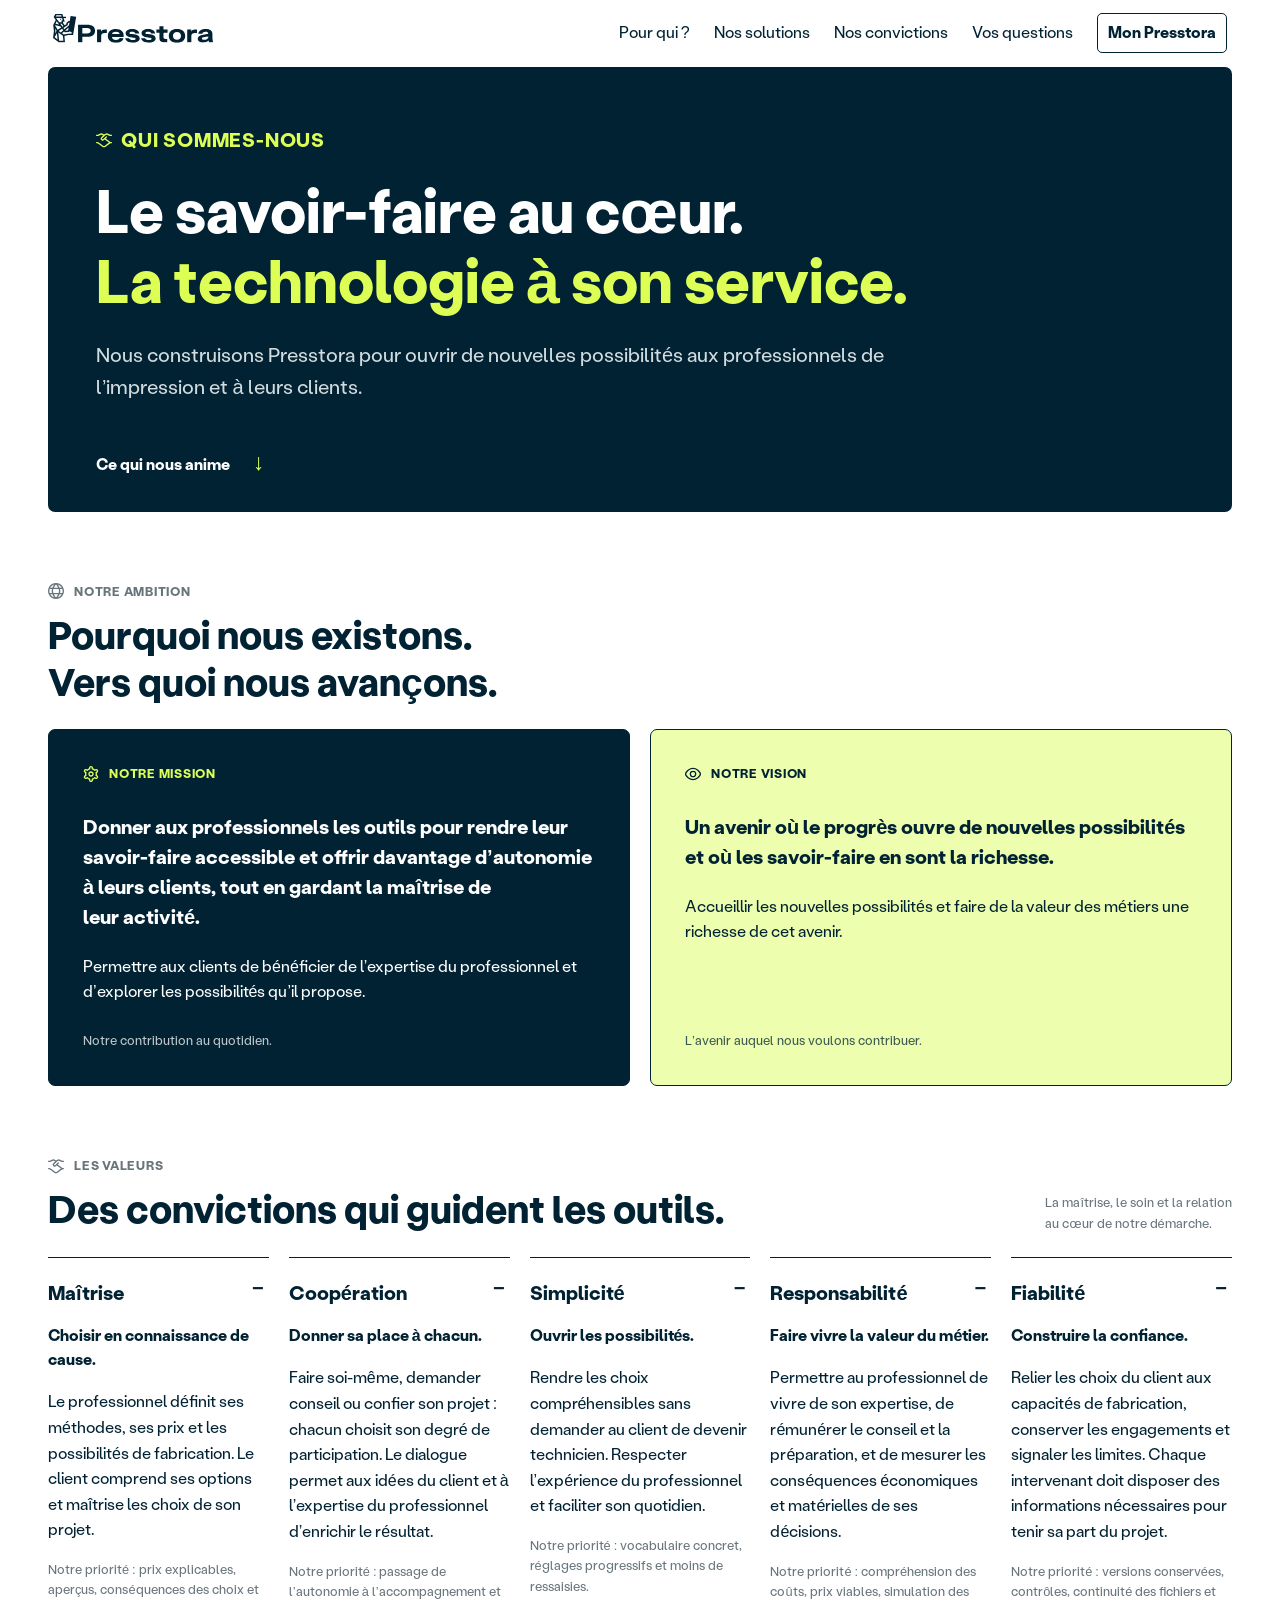
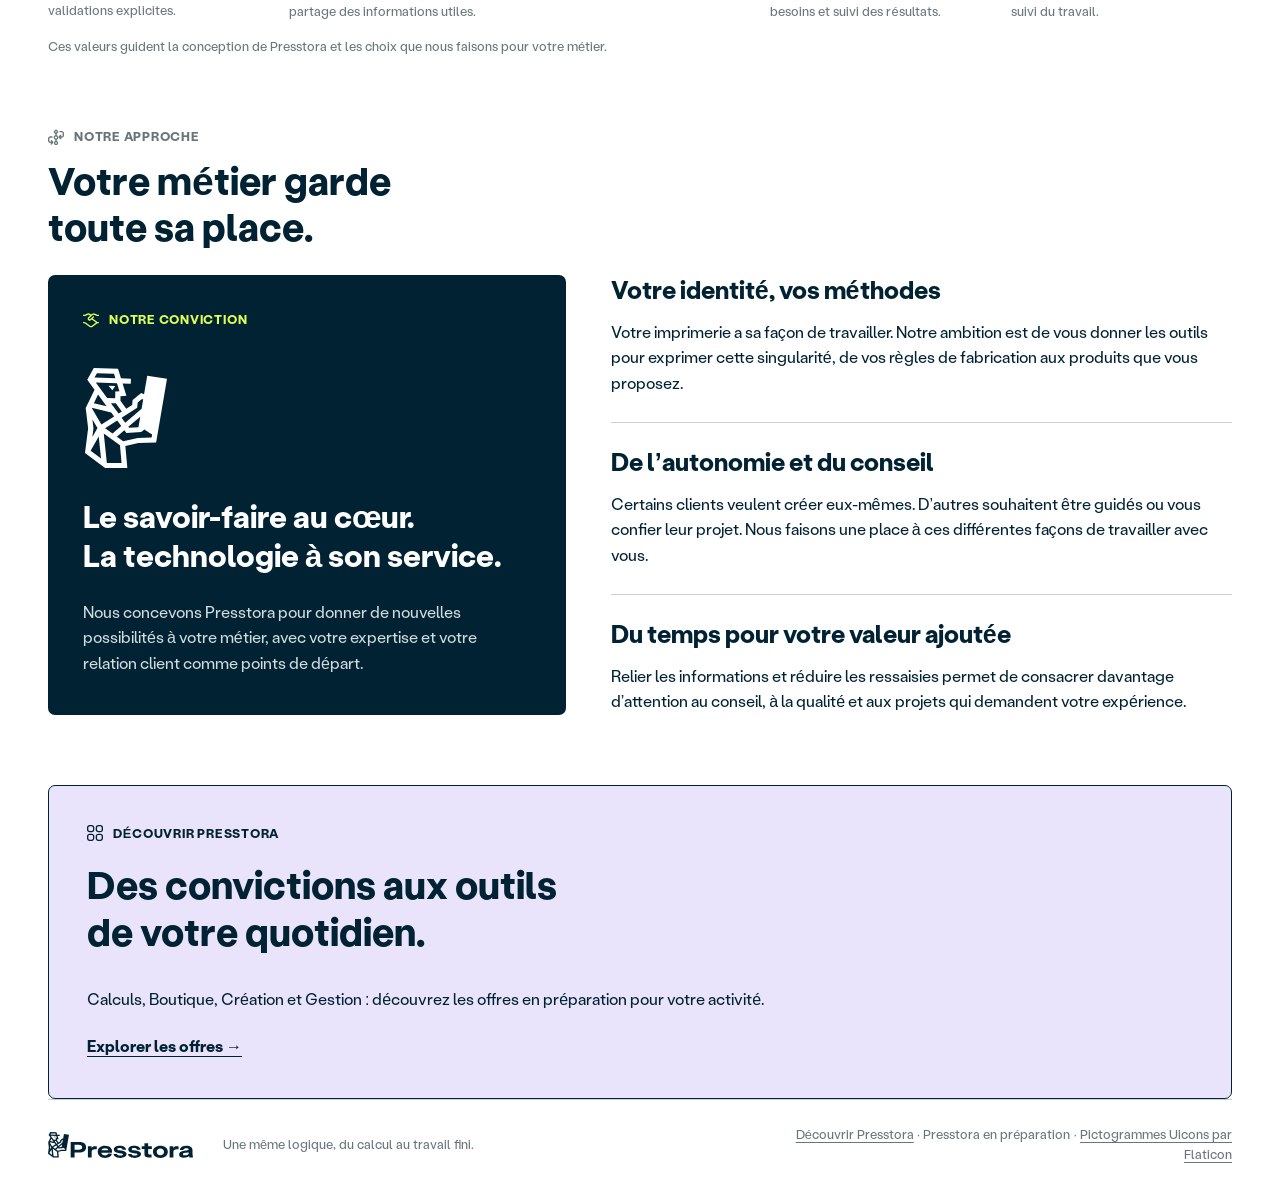
==== commit 3e8d1d34: "Rename navigation selection to Mon Presstora" ====
--- a/qui-sommes-nous.html
+++ b/qui-sommes-nous.html
@@ -1,6 +1,6 @@
 <!doctype html>
 <html lang="fr"><head><meta charset="utf-8"><meta name="robots" content="noindex,nofollow"><meta name="viewport" content="width=device-width,initial-scale=1"><title>Qui sommes-nous — Presstora</title><meta name="description" content="Découvrez la mission, la vision et les valeurs qui guident Presstora : le savoir-faire au cœur, la technologie à son service."><link rel="stylesheet" href="style.css?v=1581dd6b96e2"><link rel="stylesheet" href="typography.css?v=12c612d063"><link rel="stylesheet" href="header.css?v=793566ce9c1c"><link rel="stylesheet" href="buttons.css?v=0756c09e4a05"></head>
-<body><header class="nav header-column-grid"><a href="index.html" aria-label="Presstora accueil"><img src="assets/logo.svg" alt="Presstora" width="166" height="30"></a><nav aria-label="Navigation principale"><a href="index.html#a-votre-echelle">Pour qui ?</a><a href="index.html#packages">Nos solutions</a><a href="index.html#convictions">Nos convictions</a><a href="index.html#questions">Vos questions</a><a class="nav-cta" href="index.html#selection">Ma sélection</a></nav></header><main><section class="hero brand-hero"><div class="eyebrow"><svg class="eyebrow-icon" width="16" height="16" viewBox="0 0 300 300" data-uicon="handshake" aria-hidden="true" focusable="false"><g transform="translate(0 300) scale(1 -1)" fill="currentColor" stroke="none"><path d="M288 113H279Q274 113 270 112L182 178L203 198Q207 202 207.0 207.0Q207 212 203.5 215.5Q200 219 194.5 219.5Q189 220 186 216L133 166Q129 162 123.5 162.5Q118 163 115.0 167.0Q112 171 112.5 176.0Q113 181 116 185L175 240Q184 248 195.5 249.5Q207 251 217 246L246 232Q260 225 274 225H287Q293 225 296.5 228.5Q300 232 300.0 237.5Q300 243 296.5 246.5Q293 250 287 250H274Q265 250 258 254L229 268Q211 277 191.5 274.0Q172 271 158 258L150 251L142 259Q124 275 99 275Q85 275 71 268L42 254Q35 250 26 250H13Q7 250 3.5 246.5Q0 243 0.0 237.5Q0 232 3.5 228.5Q7 225 13 225H26Q40 225 54 232L83 246Q92 251 104.0 249.5Q116 248 125 240L132 234L99 202Q89 192 87.5 178.0Q86 164 94 153Q99 146 107.5 142.0Q116 138 125 138Q140 138 151 148L163 160L243 101L165 43Q159 37 150.0 37.5Q141 38 134 43L58 100Q42 113 21 113H12Q7 113 3.5 109.0Q0 105 0.0 100.0Q0 95 3.5 91.5Q7 88 12 88H21Q33 88 43 80L119 23Q133 12 150.0 12.0Q167 12 181 23L257 80Q267 88 279 88H288Q293 88 296.5 91.5Q300 95 300.0 100.0Q300 105 296.5 109.0Q293 113 288 113Z"/></g></svg>QUI SOMMES-NOUS</div><h1>Le savoir-faire au cœur.<br><span>La technologie à son service.</span></h1><p>Nous construisons Presstora pour ouvrir de nouvelles possibilités aux professionnels de l’impression et à leurs clients.</p><div class="hero-foot"><a href="#cap">Ce qui nous anime <span aria-hidden="true">↓</span></a></div></section>
+<body><header class="nav header-column-grid"><a href="index.html" aria-label="Presstora accueil"><img src="assets/logo.svg" alt="Presstora" width="166" height="30"></a><nav aria-label="Navigation principale"><a href="index.html#a-votre-echelle">Pour qui ?</a><a href="index.html#packages">Nos solutions</a><a href="index.html#convictions">Nos convictions</a><a href="index.html#questions">Vos questions</a><a class="nav-cta" href="index.html#selection">Mon Presstora</a></nav></header><main><section class="hero brand-hero"><div class="eyebrow"><svg class="eyebrow-icon" width="16" height="16" viewBox="0 0 300 300" data-uicon="handshake" aria-hidden="true" focusable="false"><g transform="translate(0 300) scale(1 -1)" fill="currentColor" stroke="none"><path d="M288 113H279Q274 113 270 112L182 178L203 198Q207 202 207.0 207.0Q207 212 203.5 215.5Q200 219 194.5 219.5Q189 220 186 216L133 166Q129 162 123.5 162.5Q118 163 115.0 167.0Q112 171 112.5 176.0Q113 181 116 185L175 240Q184 248 195.5 249.5Q207 251 217 246L246 232Q260 225 274 225H287Q293 225 296.5 228.5Q300 232 300.0 237.5Q300 243 296.5 246.5Q293 250 287 250H274Q265 250 258 254L229 268Q211 277 191.5 274.0Q172 271 158 258L150 251L142 259Q124 275 99 275Q85 275 71 268L42 254Q35 250 26 250H13Q7 250 3.5 246.5Q0 243 0.0 237.5Q0 232 3.5 228.5Q7 225 13 225H26Q40 225 54 232L83 246Q92 251 104.0 249.5Q116 248 125 240L132 234L99 202Q89 192 87.5 178.0Q86 164 94 153Q99 146 107.5 142.0Q116 138 125 138Q140 138 151 148L163 160L243 101L165 43Q159 37 150.0 37.5Q141 38 134 43L58 100Q42 113 21 113H12Q7 113 3.5 109.0Q0 105 0.0 100.0Q0 95 3.5 91.5Q7 88 12 88H21Q33 88 43 80L119 23Q133 12 150.0 12.0Q167 12 181 23L257 80Q267 88 279 88H288Q293 88 296.5 91.5Q300 95 300.0 100.0Q300 105 296.5 109.0Q293 113 288 113Z"/></g></svg>QUI SOMMES-NOUS</div><h1>Le savoir-faire au cœur.<br><span>La technologie à son service.</span></h1><p>Nous construisons Presstora pour ouvrir de nouvelles possibilités aux professionnels de l’impression et à leurs clients.</p><div class="hero-foot"><a href="#cap">Ce qui nous anime <span aria-hidden="true">↓</span></a></div></section>
 
 <!-- Emplacement réservé au parcours du fondateur. À rédiger avec Louis avant affichage public. -->
 <section id="parcours" class="brand-section founder-story" hidden aria-label="Le parcours à l’origine de Presstora"></section>
